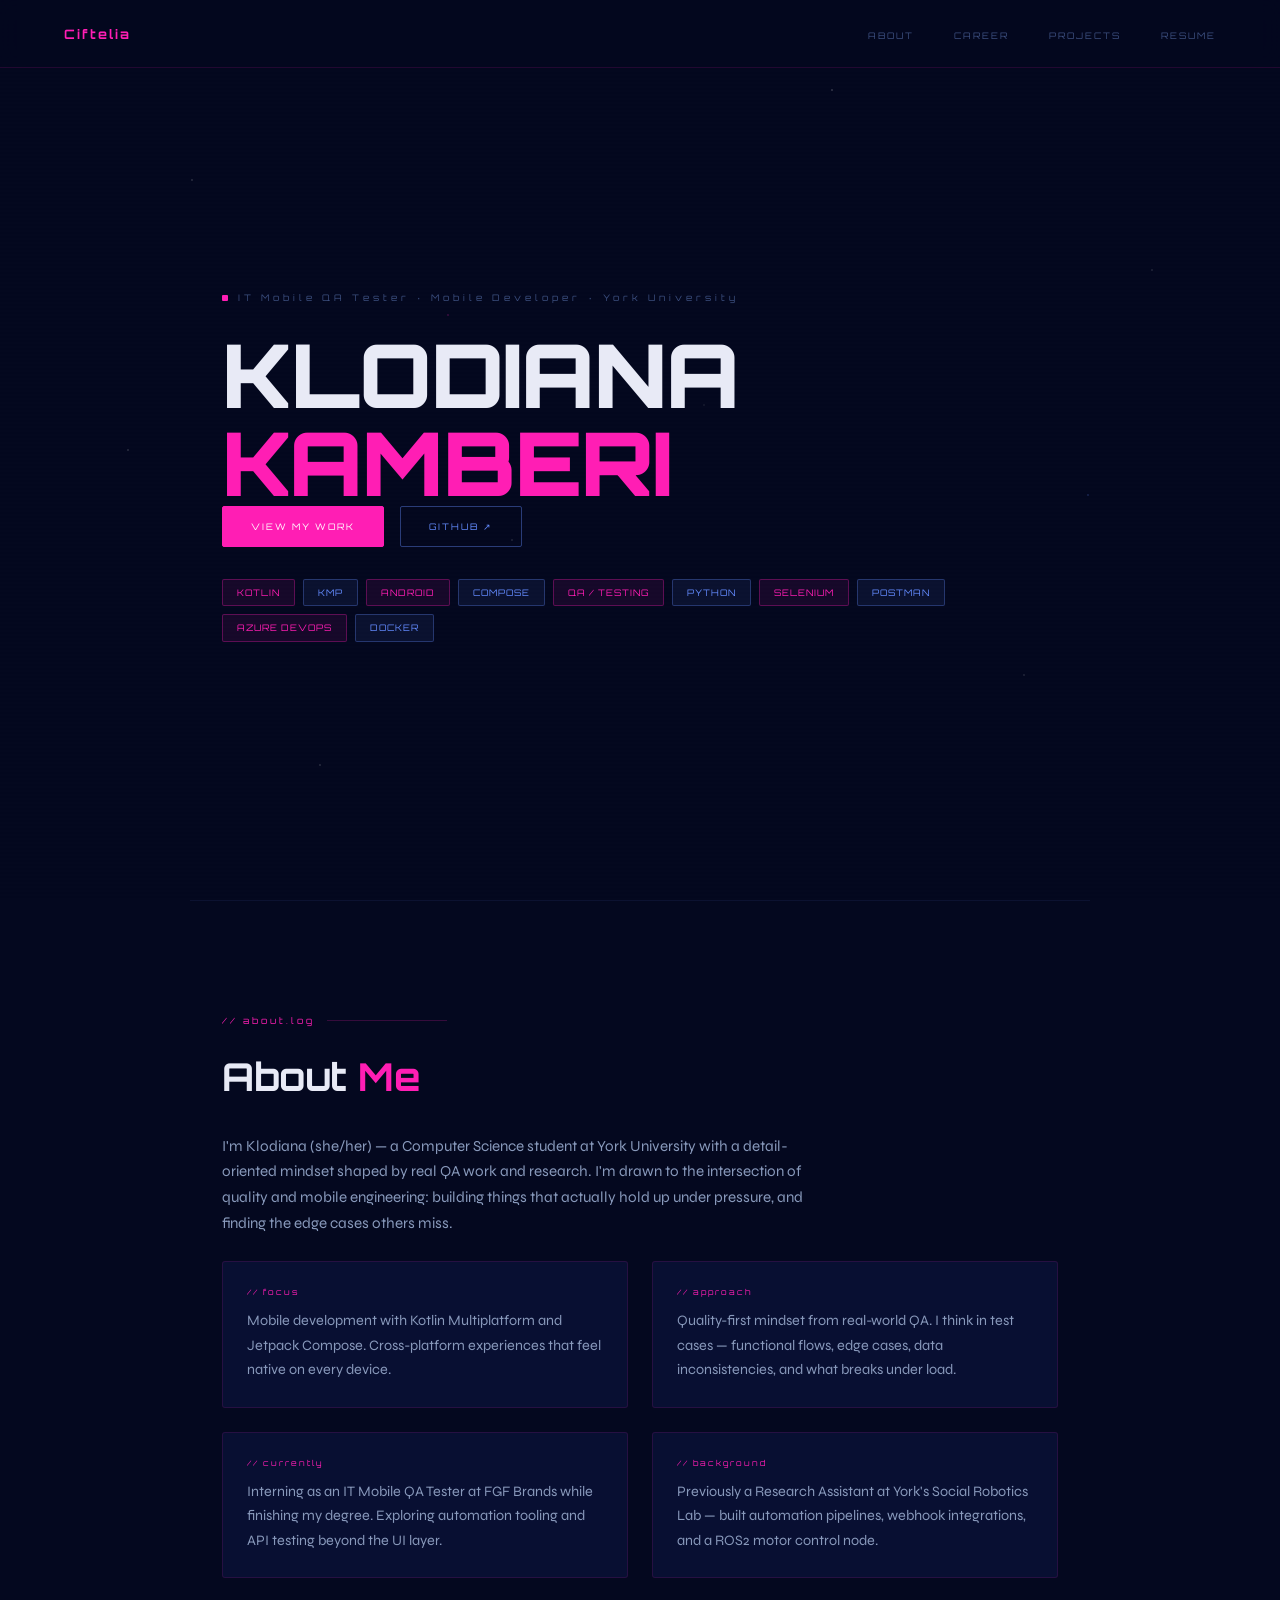
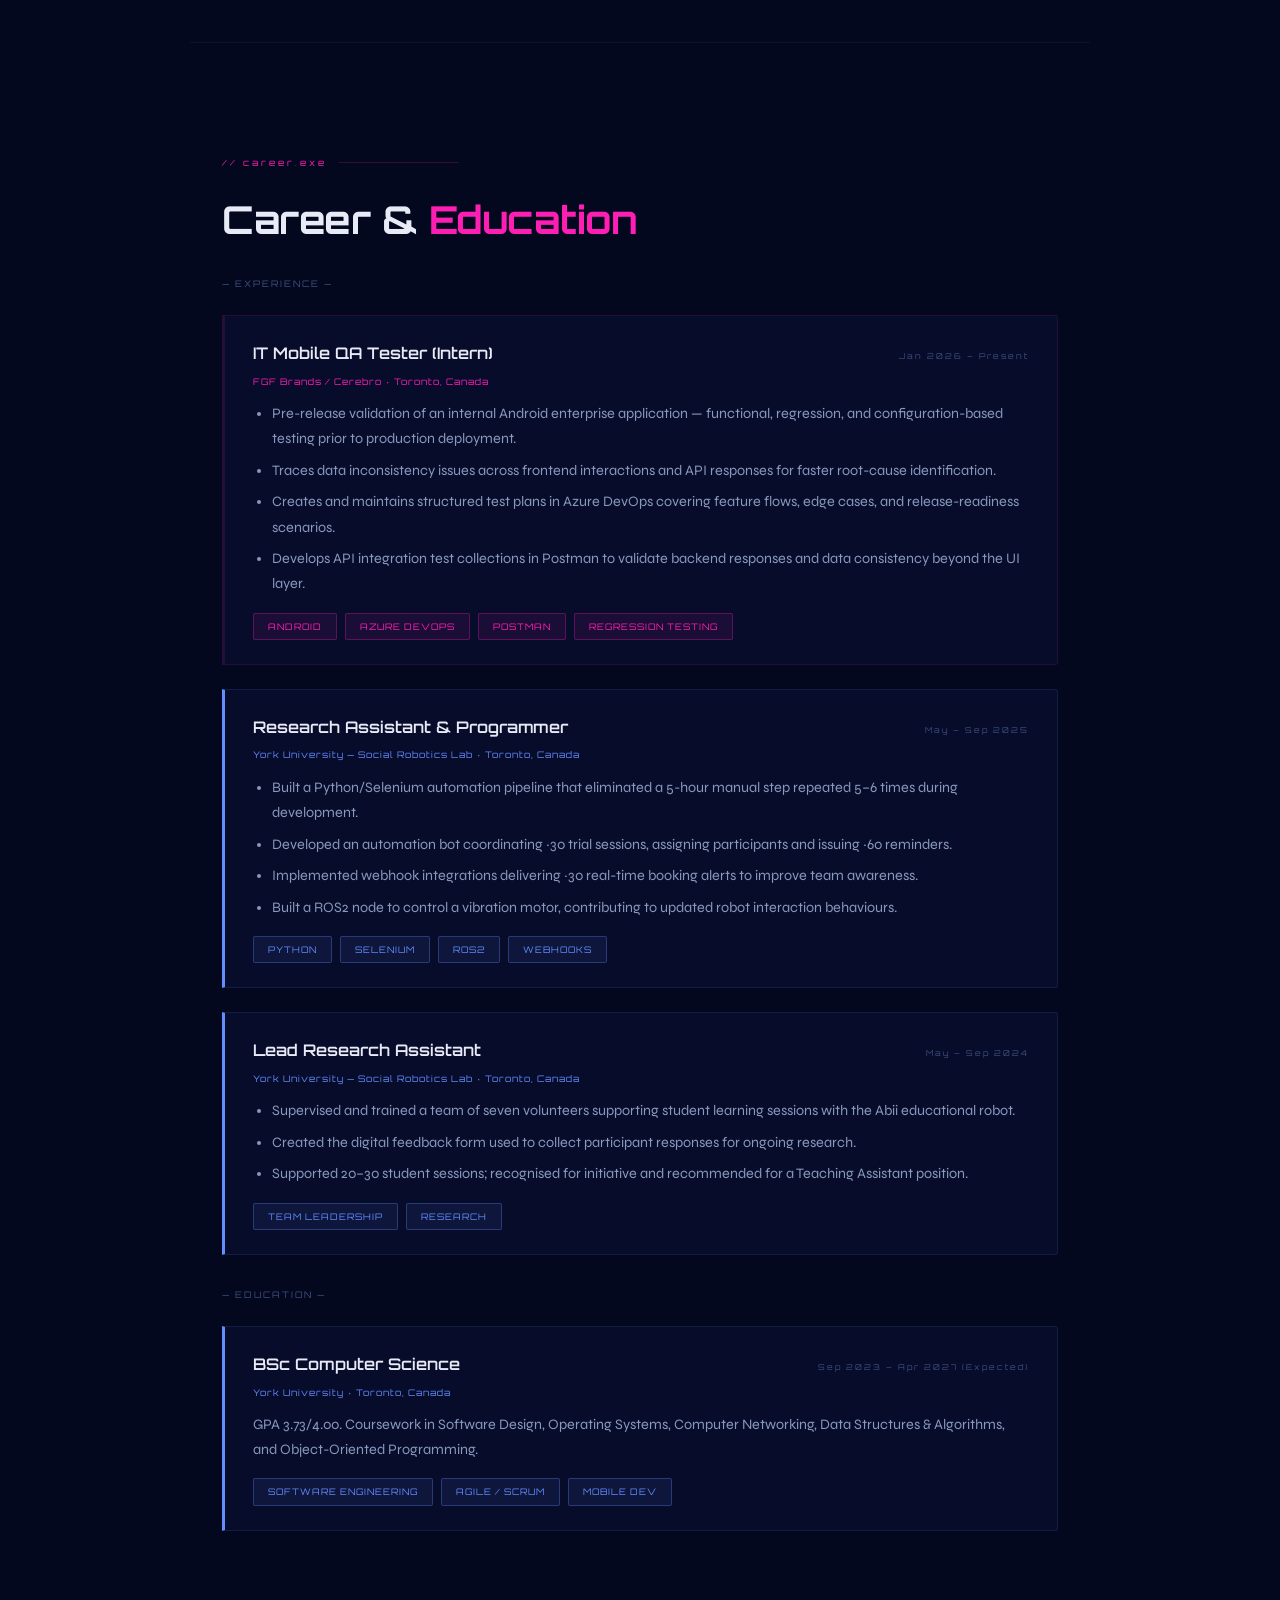
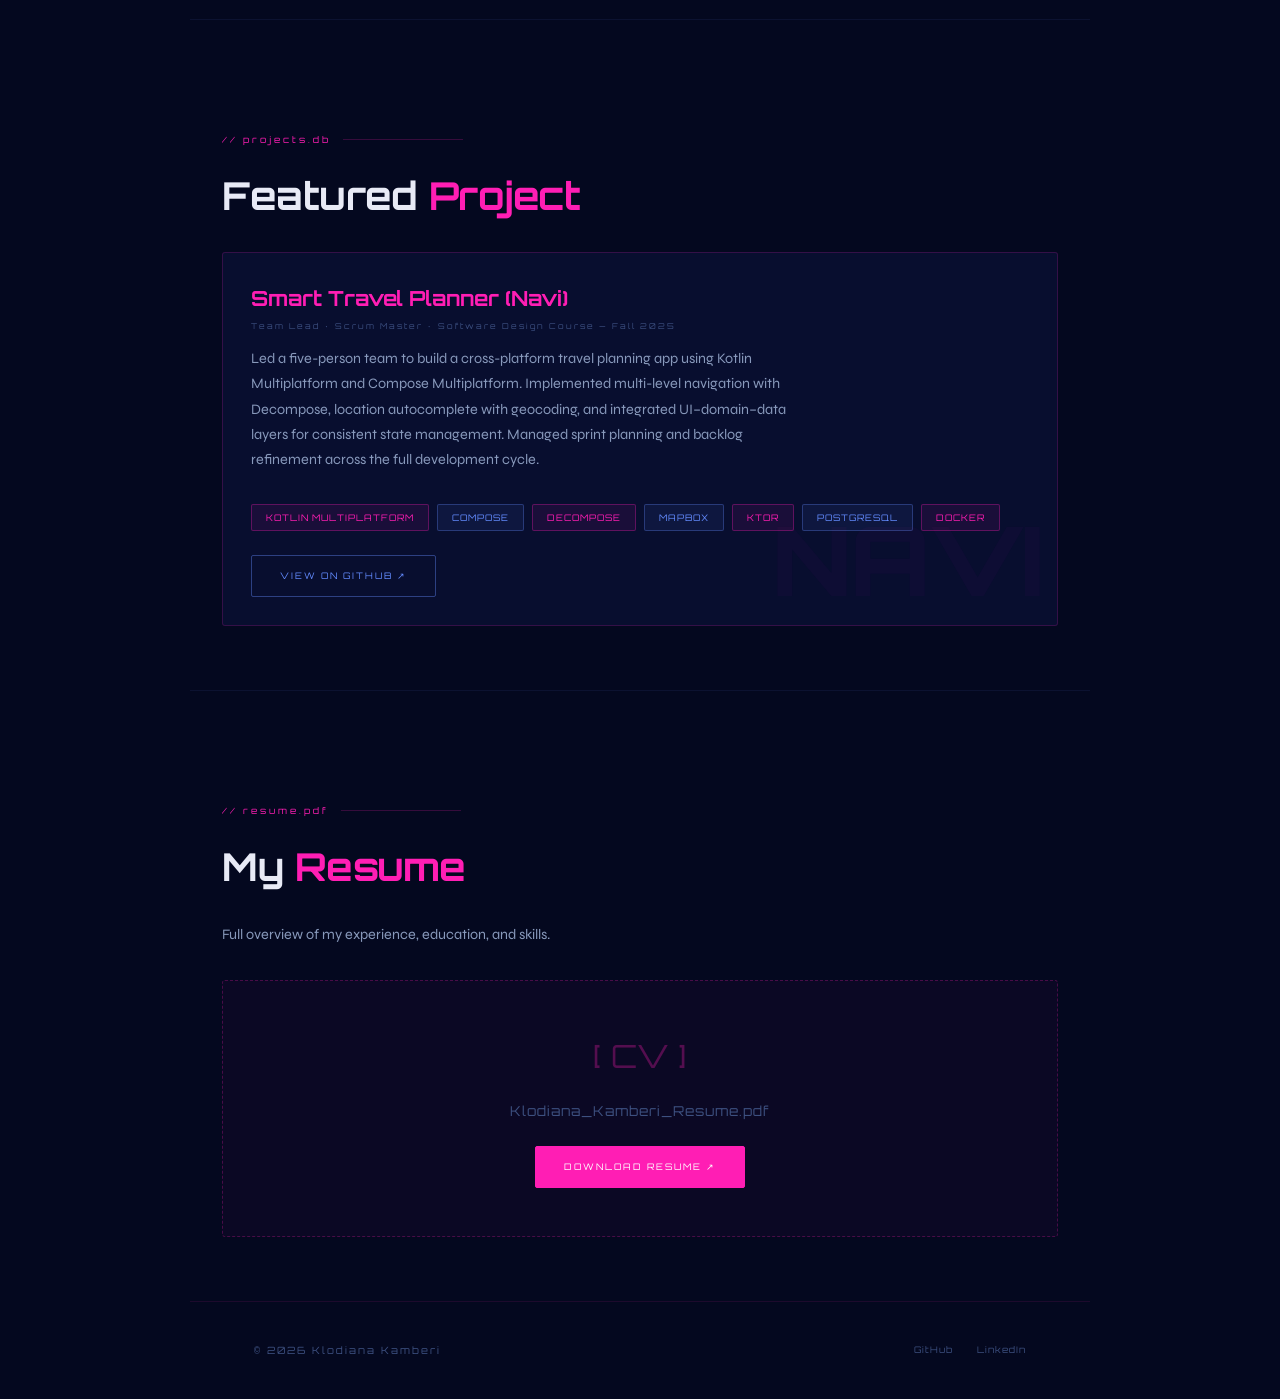
==== index.html @ c999c296 "Initial commit" ====
<!doctype html>
<html lang="en">
  <head>
    <meta charset="UTF-8" />
    <meta name="viewport" content="width=device-width, initial-scale=1.0" />
    <title>Klodiana Kamberi — Portfolio</title>
    <link
      href="https://fonts.googleapis.com/css2?family=Orbitron:wght@400;600;700;900&family=Syne:wght@300;400;500&display=swap"
      rel="stylesheet"
    />
    <style>
      *,
      *::before,
      *::after {
        box-sizing: border-box;
        margin: 0;
        padding: 0;
      }

      :root {
        --navy: #04081f;
        --pink: #ff1eb4;
        --blue: #648cff;
        --blue-dim: rgba(100, 140, 255, 0.15);
        --text: #e8eaf6;
        --muted: #8899bb;
        --dim: #3d5080;
        --orb: "Orbitron", monospace;
        --body: "Syne", sans-serif;
      }

      html {
        scroll-behavior: smooth;
      }

      body {
        background: var(--navy);
        color: var(--text);
        font-family: var(--body);
        font-size: 16px;
        line-height: 1.7;
        overflow-x: hidden;
        cursor: crosshair;
      }

      body::before {
        content: "";
        position: fixed;
        inset: 0;
        background-image:
          radial-gradient(
            1px 1px at 15% 20%,
            rgba(255, 255, 255, 0.4) 0%,
            transparent 100%
          ),
          radial-gradient(
            1px 1px at 40% 60%,
            rgba(255, 255, 255, 0.3) 0%,
            transparent 100%
          ),
          radial-gradient(
            1px 1px at 65% 10%,
            rgba(255, 255, 255, 0.5) 0%,
            transparent 100%
          ),
          radial-gradient(
            1px 1px at 80% 75%,
            rgba(255, 255, 255, 0.3) 0%,
            transparent 100%
          ),
          radial-gradient(
            1px 1px at 25% 85%,
            rgba(255, 255, 255, 0.4) 0%,
            transparent 100%
          ),
          radial-gradient(
            1px 1px at 90% 30%,
            rgba(255, 255, 255, 0.3) 0%,
            transparent 100%
          ),
          radial-gradient(
            1px 1px at 55% 45%,
            rgba(255, 255, 255, 0.2) 0%,
            transparent 100%
          ),
          radial-gradient(
            1px 1px at 10% 50%,
            rgba(255, 255, 255, 0.4) 0%,
            transparent 100%
          ),
          radial-gradient(
            1.5px 1.5px at 35% 35%,
            rgba(255, 30, 180, 0.3) 0%,
            transparent 100%
          ),
          radial-gradient(
            1.5px 1.5px at 85% 55%,
            rgba(100, 140, 255, 0.3) 0%,
            transparent 100%
          );
        pointer-events: none;
        z-index: 0;
      }

      body::after {
        content: "";
        position: fixed;
        inset: 0;
        background: repeating-linear-gradient(
          0deg,
          transparent,
          transparent 2px,
          rgba(0, 0, 0, 0.03) 2px,
          rgba(0, 0, 0, 0.03) 4px
        );
        pointer-events: none;
        z-index: 0;
      }

      nav {
        position: fixed;
        top: 0;
        left: 0;
        right: 0;
        z-index: 100;
        display: flex;
        align-items: center;
        justify-content: space-between;
        padding: 1.25rem 4rem;
        background: rgba(4, 8, 31, 0.85);
        border-bottom: 1px solid rgba(255, 30, 180, 0.12);
        backdrop-filter: blur(12px);
      }

      .nav-logo {
        font-family: var(--orb);
        font-size: 13px;
        font-weight: 700;
        color: var(--pink);
        letter-spacing: 2px;
        text-decoration: none;
      }
      .nav-links {
        display: flex;
        gap: 2.5rem;
        list-style: none;
      }
      .nav-links a {
        font-family: var(--orb);
        font-size: 9px;
        letter-spacing: 2px;
        color: var(--dim);
        text-decoration: none;
        transition: color 0.2s;
        text-transform: uppercase;
      }
      .nav-links a:hover {
        color: var(--pink);
      }

      section {
        position: relative;
        z-index: 1;
        max-width: 900px;
        margin: 0 auto;
        padding: 7rem 2rem 4rem;
      }

      .section-label {
        font-family: var(--orb);
        font-size: 9px;
        letter-spacing: 3px;
        color: var(--pink);
        margin-bottom: 1rem;
        display: flex;
        align-items: center;
        gap: 12px;
      }
      .section-label::after {
        content: "";
        flex: 1;
        height: 1px;
        background: rgba(255, 30, 180, 0.2);
        max-width: 120px;
      }

      #hero {
        min-height: 100vh;
        display: flex;
        flex-direction: column;
        justify-content: center;
        padding-top: 6rem;
      }

      .hero-eyebrow {
        font-family: var(--orb);
        font-size: 9px;
        letter-spacing: 4px;
        color: var(--dim);
        margin-bottom: 1.5rem;
        display: flex;
        align-items: center;
        gap: 10px;
      }
      .hero-eyebrow::before {
        content: "";
        display: inline-block;
        width: 6px;
        height: 6px;
        background: var(--pink);
        border-radius: 1px;
        animation: blink 1.5s ease-in-out infinite;
      }

      @keyframes blink {
        0%,
        100% {
          opacity: 1;
        }
        50% {
          opacity: 0.2;
        }
      }

      h1 {
        font-family: var(--orb);
        font-size: clamp(2.8rem, 7vw, 5.5rem);
        font-weight: 900;
        line-height: 1;
        letter-spacing: -1px;
        color: var(--text);
      }
      h1 .pink {
        color: var(--pink);
      }

      .hero-desc {
        font-size: 1rem;
        color: var(--muted);
        max-width: 560px;
        margin: 1.5rem 0 2.5rem;
        line-height: 1.8;
      }
      .hero-links {
        display: flex;
        gap: 1rem;
        flex-wrap: wrap;
      }

      .btn {
        font-family: var(--orb);
        font-size: 9px;
        letter-spacing: 2px;
        padding: 12px 28px;
        border-radius: 2px;
        text-decoration: none;
        cursor: pointer;
        transition: all 0.2s;
        text-transform: uppercase;
        display: inline-block;
        border: 1px solid;
      }
      .btn-primary {
        background: var(--pink);
        color: #fff;
        border-color: var(--pink);
      }
      .btn-primary:hover {
        background: transparent;
        color: var(--pink);
      }
      .btn-secondary {
        background: transparent;
        color: var(--blue);
        border-color: rgba(100, 140, 255, 0.4);
      }
      .btn-secondary:hover {
        background: var(--blue-dim);
        border-color: var(--blue);
      }

      .tags {
        display: flex;
        flex-wrap: wrap;
        gap: 8px;
        margin-top: 2rem;
      }
      .tag {
        font-family: var(--orb);
        font-size: 9px;
        letter-spacing: 1px;
        padding: 5px 14px;
        border-radius: 2px;
        text-transform: uppercase;
      }
      .tag-pink {
        background: rgba(255, 30, 180, 0.08);
        border: 1px solid rgba(255, 30, 180, 0.3);
        color: var(--pink);
      }
      .tag-blue {
        background: rgba(100, 140, 255, 0.08);
        border: 1px solid rgba(100, 140, 255, 0.3);
        color: var(--blue);
      }

      h2 {
        font-family: var(--orb);
        font-size: clamp(1.6rem, 4vw, 2.4rem);
        font-weight: 700;
        color: var(--text);
        margin-bottom: 1.5rem;
        letter-spacing: -0.5px;
      }
      h2 span {
        color: var(--pink);
      }

      .about-grid {
        display: grid;
        grid-template-columns: 1fr 1fr;
        gap: 1.5rem;
        margin-top: 1.5rem;
      }

      .about-card {
        background: rgba(13, 20, 64, 0.6);
        border: 1px solid rgba(255, 30, 180, 0.12);
        border-radius: 3px;
        padding: 1.5rem;
        position: relative;
        transition: border-color 0.2s;
      }
      .about-card::before {
        content: "";
        position: absolute;
        top: 0;
        left: 0;
        width: 3px;
        height: 100%;
        background: var(--pink);
        border-radius: 3px 0 0 3px;
        opacity: 0;
        transition: opacity 0.2s;
      }
      .about-card:hover {
        border-color: rgba(255, 30, 180, 0.3);
      }
      .about-card:hover::before {
        opacity: 1;
      }
      .about-card-label {
        font-family: var(--orb);
        font-size: 8px;
        letter-spacing: 2px;
        color: var(--pink);
        margin-bottom: 0.6rem;
      }
      .about-card p {
        font-size: 0.9rem;
        color: var(--muted);
        line-height: 1.7;
      }

      .career-block {
        margin-bottom: 1.5rem;
        border: 1px solid rgba(100, 140, 255, 0.12);
        border-left: 3px solid var(--blue);
        border-radius: 0 3px 3px 0;
        padding: 1.5rem 1.75rem;
        background: rgba(13, 20, 64, 0.4);
        transition:
          border-color 0.2s,
          background 0.2s;
      }
      .career-block:hover {
        border-color: rgba(100, 140, 255, 0.35);
        background: rgba(13, 20, 64, 0.7);
      }
      .career-block.pink-accent {
        border-left-color: var(--pink);
        border-color: rgba(255, 30, 180, 0.12);
      }
      .career-block.pink-accent:hover {
        border-color: rgba(255, 30, 180, 0.35);
      }

      .career-meta {
        display: flex;
        align-items: baseline;
        justify-content: space-between;
        gap: 1rem;
        flex-wrap: wrap;
        margin-bottom: 0.4rem;
      }
      .career-title {
        font-family: var(--orb);
        font-size: 1rem;
        font-weight: 600;
        color: var(--text);
      }
      .career-date {
        font-family: var(--orb);
        font-size: 8px;
        letter-spacing: 2px;
        color: var(--dim);
      }
      .career-org {
        font-family: var(--orb);
        font-size: 9px;
        letter-spacing: 1px;
        color: var(--pink);
        margin-bottom: 0.75rem;
      }

      .career-desc {
        font-size: 0.9rem;
        color: var(--muted);
        line-height: 1.75;
      }
      .career-desc ul {
        padding-left: 1.2rem;
        margin-top: 0.5rem;
      }
      .career-desc ul li {
        margin-bottom: 0.4rem;
      }

      .sub-heading {
        font-family: var(--orb);
        font-size: 9px;
        letter-spacing: 2px;
        color: var(--dim);
        margin-bottom: 1.5rem;
      }

      .project-card {
        border: 1px solid rgba(255, 30, 180, 0.18);
        border-radius: 3px;
        padding: 1.75rem;
        background: rgba(13, 20, 64, 0.5);
        position: relative;
        overflow: hidden;
        transition: border-color 0.2s;
      }
      .project-card::after {
        content: "NAVI";
        font-family: var(--orb);
        font-size: 6rem;
        font-weight: 900;
        color: rgba(255, 30, 180, 0.03);
        position: absolute;
        bottom: -1rem;
        right: 1rem;
        letter-spacing: -2px;
        pointer-events: none;
      }
      .project-card:hover {
        border-color: rgba(255, 30, 180, 0.4);
      }
      .project-name {
        font-family: var(--orb);
        font-size: 1.3rem;
        font-weight: 700;
        color: var(--pink);
        margin-bottom: 0.2rem;
      }
      .project-role {
        font-family: var(--orb);
        font-size: 8px;
        letter-spacing: 2px;
        color: var(--dim);
        margin-bottom: 0.8rem;
      }
      .project-desc {
        font-size: 0.9rem;
        color: var(--muted);
        margin-bottom: 1.25rem;
        line-height: 1.75;
        max-width: 560px;
      }

      .resume-box {
        border: 1px dashed rgba(255, 30, 180, 0.25);
        border-radius: 3px;
        padding: 3rem 2rem;
        text-align: center;
        background: rgba(255, 30, 180, 0.03);
        transition: background 0.2s;
      }
      .resume-box:hover {
        background: rgba(255, 30, 180, 0.06);
      }
      .resume-icon {
        font-family: var(--orb);
        font-size: 2rem;
        color: rgba(255, 30, 180, 0.3);
        margin-bottom: 1rem;
        display: block;
      }
      .resume-box p {
        font-size: 0.85rem;
        color: var(--dim);
        margin-bottom: 1.5rem;
        font-family: var(--orb);
        letter-spacing: 1px;
      }

      footer {
        position: relative;
        z-index: 1;
        border-top: 1px solid rgba(255, 30, 180, 0.1);
        padding: 2.5rem 4rem;
        display: flex;
        align-items: center;
        justify-content: space-between;
        max-width: 900px;
        margin: 0 auto;
        flex-wrap: wrap;
        gap: 1rem;
      }
      .footer-name {
        font-family: var(--orb);
        font-size: 10px;
        letter-spacing: 2px;
        color: var(--dim);
      }
      .footer-links {
        display: flex;
        gap: 1.5rem;
      }
      .footer-links a {
        font-family: var(--orb);
        font-size: 9px;
        letter-spacing: 1px;
        color: var(--dim);
        text-decoration: none;
        transition: color 0.2s;
      }
      .footer-links a:hover {
        color: var(--pink);
      }

      .section-divider {
        border: none;
        border-top: 1px solid rgba(100, 140, 255, 0.08);
        max-width: 900px;
        margin: 0 auto;
      }

      @keyframes fadeUp {
        from {
          opacity: 0;
          transform: translateY(24px);
        }
        to {
          opacity: 1;
          transform: translateY(0);
        }
      }
      .fade-up {
        opacity: 0;
        animation: fadeUp 0.7s ease forwards;
      }
      .delay-1 {
        animation-delay: 0.1s;
      }
      .delay-2 {
        animation-delay: 0.25s;
      }
      .delay-3 {
        animation-delay: 0.4s;
      }
      .delay-4 {
        animation-delay: 0.55s;
      }

      @media (max-width: 680px) {
        nav {
          padding: 1rem 1.5rem;
        }
        .nav-links {
          gap: 1.25rem;
        }
        section {
          padding: 6rem 1.5rem 3rem;
        }
        .about-grid {
          grid-template-columns: 1fr;
        }
        footer {
          padding: 2rem 1.5rem;
        }
        h1 {
          font-size: 2.4rem;
        }
      }
    </style>
  </head>
  <body>
    <nav>
      <a href="#hero" class="nav-logo">Ciftelia</a>
      <ul class="nav-links">
        <li><a href="#about">About</a></li>
        <li><a href="#career">Career</a></li>
        <li><a href="#projects">Projects</a></li>
        <li><a href="#resume">Resume</a></li>
      </ul>
    </nav>

    <!-- HERO -->
    <section id="hero">
      <div class="hero-eyebrow fade-up">
        IT Mobile QA Tester · Mobile Developer · York University
      </div>
      <h1 class="fade-up delay-1">
        KLODIANA<br /><span class="pink">KAMBERI</span>
      </h1>
      <div class="hero-links fade-up delay-2">
        <a href="#career" class="btn btn-primary">View my work</a>
        <a
          href="https://github.com/Ciftelia"
          class="btn btn-secondary"
          target="_blank"
          >GitHub ↗</a
        >
      </div>
      <div class="tags fade-up delay-3">
        <span class="tag tag-pink">Kotlin</span>
        <span class="tag tag-blue">KMP</span>
        <span class="tag tag-pink">Android</span>
        <span class="tag tag-blue">Compose</span>
        <span class="tag tag-pink">QA / Testing</span>
        <span class="tag tag-blue">Python</span>
        <span class="tag tag-pink">Selenium</span>
        <span class="tag tag-blue">Postman</span>
        <span class="tag tag-pink">Azure DevOps</span>
        <span class="tag tag-blue">Docker</span>
      </div>
    </section>

    <hr class="section-divider" />

    <!-- ABOUT -->
    <section id="about">
      <div class="section-label">// about.log</div>
      <h2>About <span>Me</span></h2>
      <p style="color: var(--muted); max-width: 600px; font-size: 0.95rem">
        I'm Klodiana (she/her) — a Computer Science student at York University
        with a detail-oriented mindset shaped by real QA work and research. I'm
        drawn to the intersection of quality and mobile engineering: building
        things that actually hold up under pressure, and finding the edge cases
        others miss.
      </p>
      <div class="about-grid">
        <div class="about-card">
          <div class="about-card-label">// focus</div>
          <p>
            Mobile development with Kotlin Multiplatform and Jetpack Compose.
            Cross-platform experiences that feel native on every device.
          </p>
        </div>
        <div class="about-card">
          <div class="about-card-label">// approach</div>
          <p>
            Quality-first mindset from real-world QA. I think in test cases —
            functional flows, edge cases, data inconsistencies, and what breaks
            under load.
          </p>
        </div>
        <div class="about-card">
          <div class="about-card-label">// currently</div>
          <p>
            Interning as an IT Mobile QA Tester at FGF Brands while finishing my
            degree. Exploring automation tooling and API testing beyond the UI
            layer.
          </p>
        </div>
        <div class="about-card">
          <div class="about-card-label">// background</div>
          <p>
            Previously a Research Assistant at York's Social Robotics Lab —
            built automation pipelines, webhook integrations, and a ROS2 motor
            control node.
          </p>
        </div>
      </div>
    </section>

    <hr class="section-divider" />

    <!-- CAREER -->
    <section id="career">
      <div class="section-label">// career.exe</div>
      <h2>Career & <span>Education</span></h2>

      <p class="sub-heading">— EXPERIENCE —</p>

      <div class="career-block pink-accent">
        <div class="career-meta">
          <span class="career-title">IT Mobile QA Tester (Intern)</span>
          <span class="career-date">Jan 2026 – Present</span>
        </div>
        <div class="career-org">FGF Brands / Cerebro · Toronto, Canada</div>
        <div class="career-desc">
          <ul>
            <li>
              Pre-release validation of an internal Android enterprise
              application — functional, regression, and configuration-based
              testing prior to production deployment.
            </li>
            <li>
              Traces data inconsistency issues across frontend interactions and
              API responses for faster root-cause identification.
            </li>
            <li>
              Creates and maintains structured test plans in Azure DevOps
              covering feature flows, edge cases, and release-readiness
              scenarios.
            </li>
            <li>
              Develops API integration test collections in Postman to validate
              backend responses and data consistency beyond the UI layer.
            </li>
          </ul>
        </div>
        <div class="tags" style="margin-top: 1rem">
          <span class="tag tag-pink">Android</span>
          <span class="tag tag-pink">Azure DevOps</span>
          <span class="tag tag-pink">Postman</span>
          <span class="tag tag-pink">Regression Testing</span>
        </div>
      </div>

      <div class="career-block">
        <div class="career-meta">
          <span class="career-title">Research Assistant & Programmer</span>
          <span class="career-date">May – Sep 2025</span>
        </div>
        <div class="career-org" style="color: var(--blue)">
          York University — Social Robotics Lab · Toronto, Canada
        </div>
        <div class="career-desc">
          <ul>
            <li>
              Built a Python/Selenium automation pipeline that eliminated a
              5-hour manual step repeated 5–6 times during development.
            </li>
            <li>
              Developed an automation bot coordinating ~30 trial sessions,
              assigning participants and issuing ~60 reminders.
            </li>
            <li>
              Implemented webhook integrations delivering ~30 real-time booking
              alerts to improve team awareness.
            </li>
            <li>
              Built a ROS2 node to control a vibration motor, contributing to
              updated robot interaction behaviours.
            </li>
          </ul>
        </div>
        <div class="tags" style="margin-top: 1rem">
          <span class="tag tag-blue">Python</span>
          <span class="tag tag-blue">Selenium</span>
          <span class="tag tag-blue">ROS2</span>
          <span class="tag tag-blue">Webhooks</span>
        </div>
      </div>

      <div class="career-block">
        <div class="career-meta">
          <span class="career-title">Lead Research Assistant</span>
          <span class="career-date">May – Sep 2024</span>
        </div>
        <div class="career-org" style="color: var(--blue)">
          York University — Social Robotics Lab · Toronto, Canada
        </div>
        <div class="career-desc">
          <ul>
            <li>
              Supervised and trained a team of seven volunteers supporting
              student learning sessions with the Abii educational robot.
            </li>
            <li>
              Created the digital feedback form used to collect participant
              responses for ongoing research.
            </li>
            <li>
              Supported 20–30 student sessions; recognised for initiative and
              recommended for a Teaching Assistant position.
            </li>
          </ul>
        </div>
        <div class="tags" style="margin-top: 1rem">
          <span class="tag tag-blue">Team Leadership</span>
          <span class="tag tag-blue">Research</span>
        </div>
      </div>

      <p class="sub-heading" style="margin-top: 2rem">— EDUCATION —</p>

      <div class="career-block">
        <div class="career-meta">
          <span class="career-title">BSc Computer Science</span>
          <span class="career-date">Sep 2023 – Apr 2027 (Expected)</span>
        </div>
        <div class="career-org" style="color: var(--blue)">
          York University · Toronto, Canada
        </div>
        <p class="career-desc">
          GPA 3.73/4.00. Coursework in Software Design, Operating Systems,
          Computer Networking, Data Structures & Algorithms, and Object-Oriented
          Programming.
        </p>
        <div class="tags" style="margin-top: 1rem">
          <span class="tag tag-blue">Software Engineering</span>
          <span class="tag tag-blue">Agile / Scrum</span>
          <span class="tag tag-blue">Mobile Dev</span>
        </div>
      </div>
    </section>

    <hr class="section-divider" />

    <!-- PROJECT -->
    <section id="projects">
      <div class="section-label">// projects.db</div>
      <h2>Featured <span>Project</span></h2>

      <div class="project-card">
        <div class="project-name">Smart Travel Planner (Navi)</div>
        <div class="project-role">
          Team Lead · Scrum Master · Software Design Course — Fall 2025
        </div>
        <p class="project-desc">
          Led a five-person team to build a cross-platform travel planning app
          using Kotlin Multiplatform and Compose Multiplatform. Implemented
          multi-level navigation with Decompose, location autocomplete with
          geocoding, and integrated UI–domain–data layers for consistent state
          management. Managed sprint planning and backlog refinement across the
          full development cycle.
        </p>
        <div class="tags" style="margin-bottom: 1.5rem">
          <span class="tag tag-pink">Kotlin Multiplatform</span>
          <span class="tag tag-blue">Compose</span>
          <span class="tag tag-pink">Decompose</span>
          <span class="tag tag-blue">MapBox</span>
          <span class="tag tag-pink">Ktor</span>
          <span class="tag tag-blue">PostgreSQL</span>
          <span class="tag tag-pink">Docker</span>
        </div>
        <a
          href="https://github.com/Ciftelia/Navi"
          class="btn btn-secondary"
          target="_blank"
          >View on GitHub ↗</a
        >
      </div>
    </section>

    <hr class="section-divider" />

    <!-- RESUME -->
    <section id="resume">
      <div class="section-label">// resume.pdf</div>
      <h2>My <span>Resume</span></h2>
      <p style="color: var(--muted); font-size: 0.9rem; margin-bottom: 2rem">
        Full overview of my experience, education, and skills.
      </p>
      <div class="resume-box">
        <span class="resume-icon">[ CV ]</span>
        <p>Klodiana_Kamberi_Resume.pdf</p>
        <a href="Klodiana-Kamberi-Resume.pdf" download class="btn btn-primary"
          >Download Resume ↗</a
        >
      </div>
    </section>

    <!-- FOOTER -->
    <footer>
      <span class="footer-name">© 2026 Klodiana Kamberi</span>
      <div class="footer-links">
        <a href="https://github.com/Ciftelia" target="_blank">GitHub</a>
        <a href="https://linkedin.com/in/klodiana-kamberi" target="_blank"
          >LinkedIn</a
        >
      </div>
    </footer>

    <script>
      const observer = new IntersectionObserver(
        (entries) => {
          entries.forEach((entry) => {
            if (entry.isIntersecting) {
              entry.target.style.opacity = "1";
              entry.target.style.transform = "translateY(0)";
              entry.target.style.transition =
                "opacity 0.6s ease, transform 0.6s ease";
            }
          });
        },
        { threshold: 0.1 },
      );

      document
        .querySelectorAll(".about-card, .career-block, .project-card")
        .forEach((el) => {
          el.style.opacity = "0";
          el.style.transform = "translateY(20px)";
          observer.observe(el);
        });
    </script>
  </body>
</html>
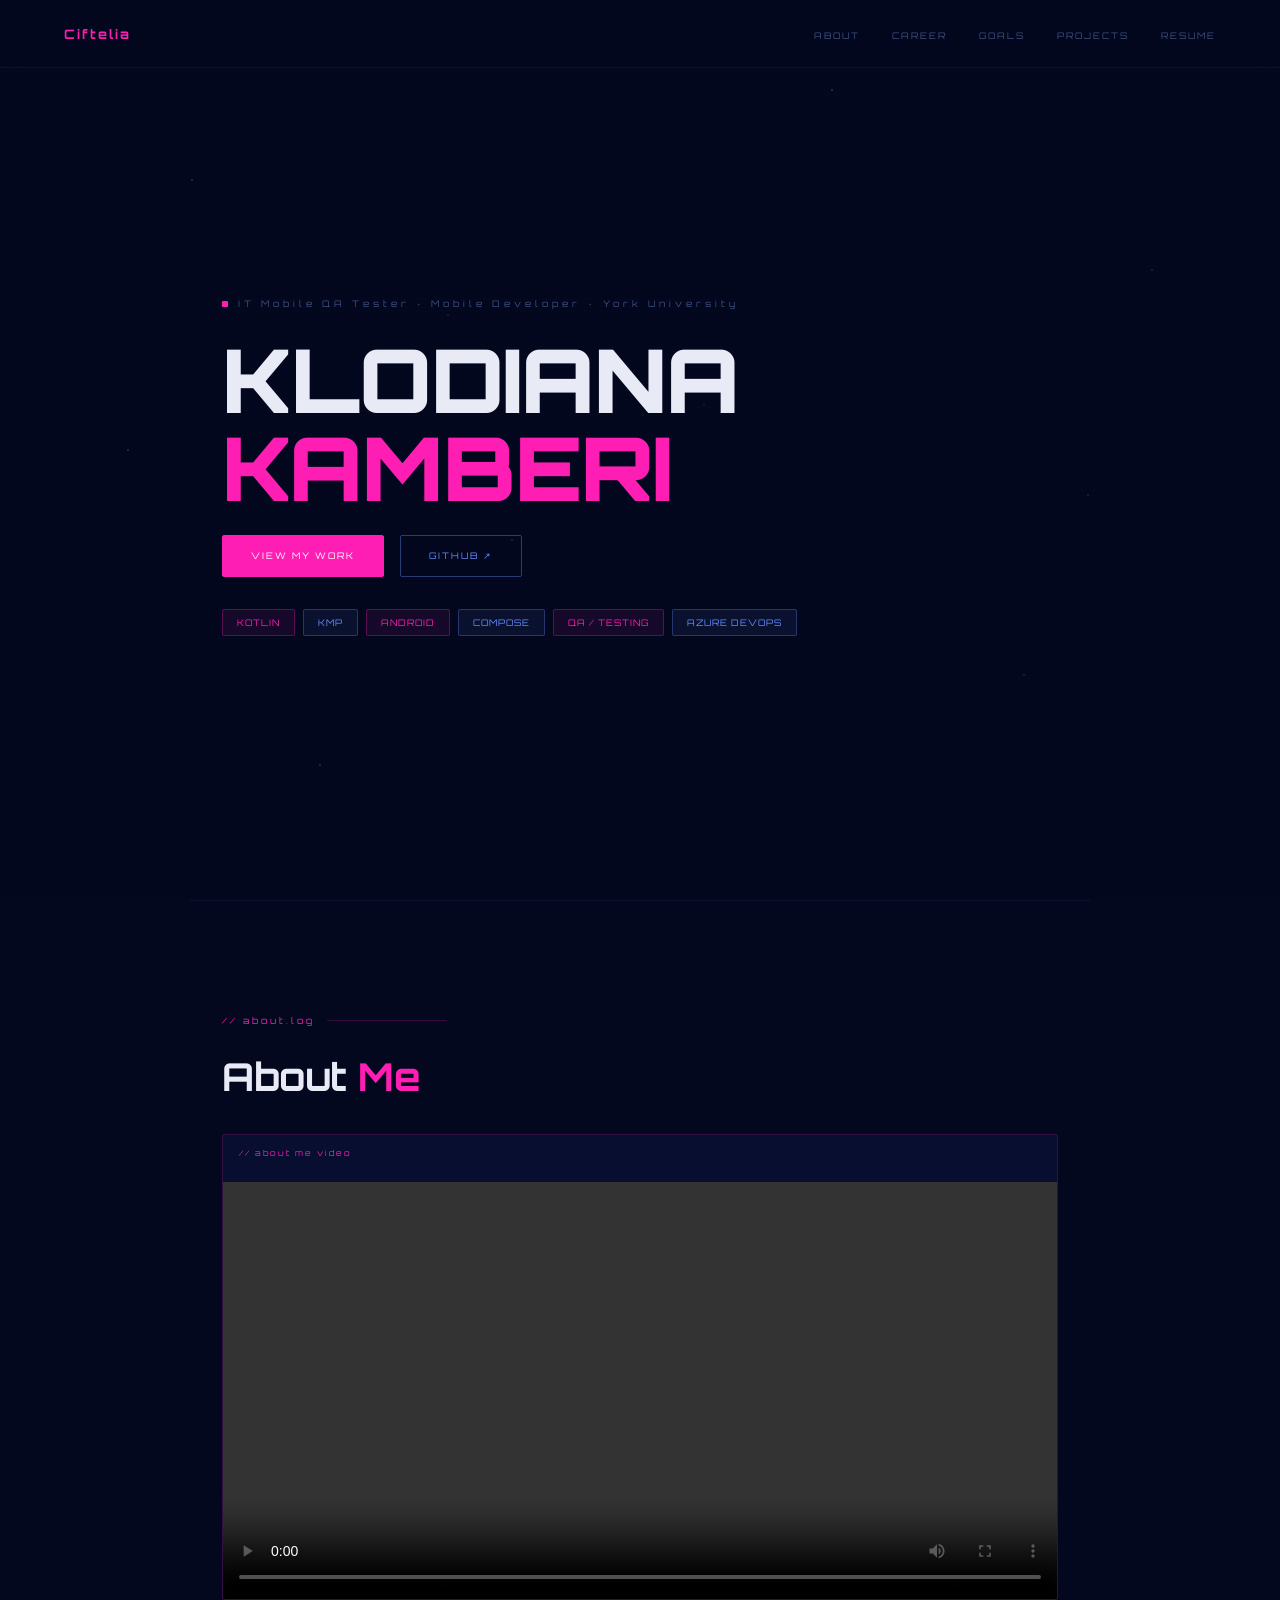
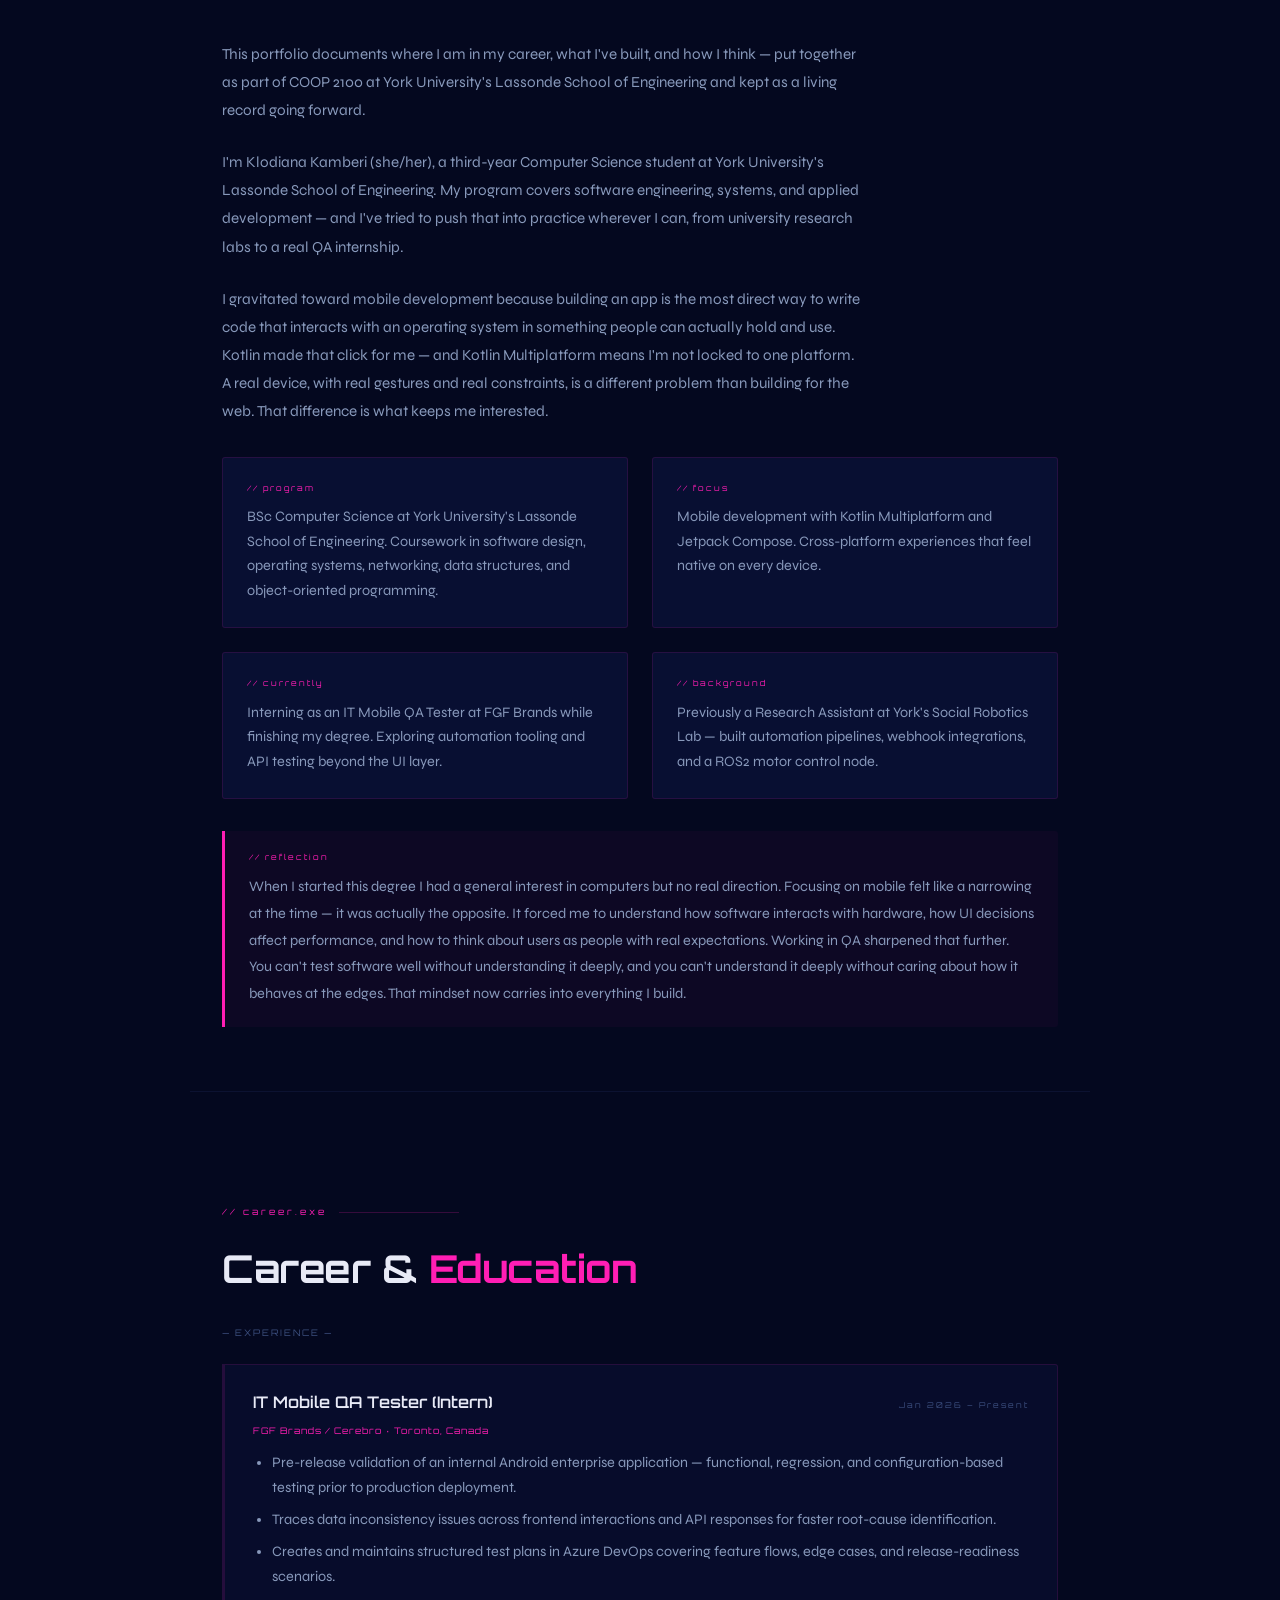
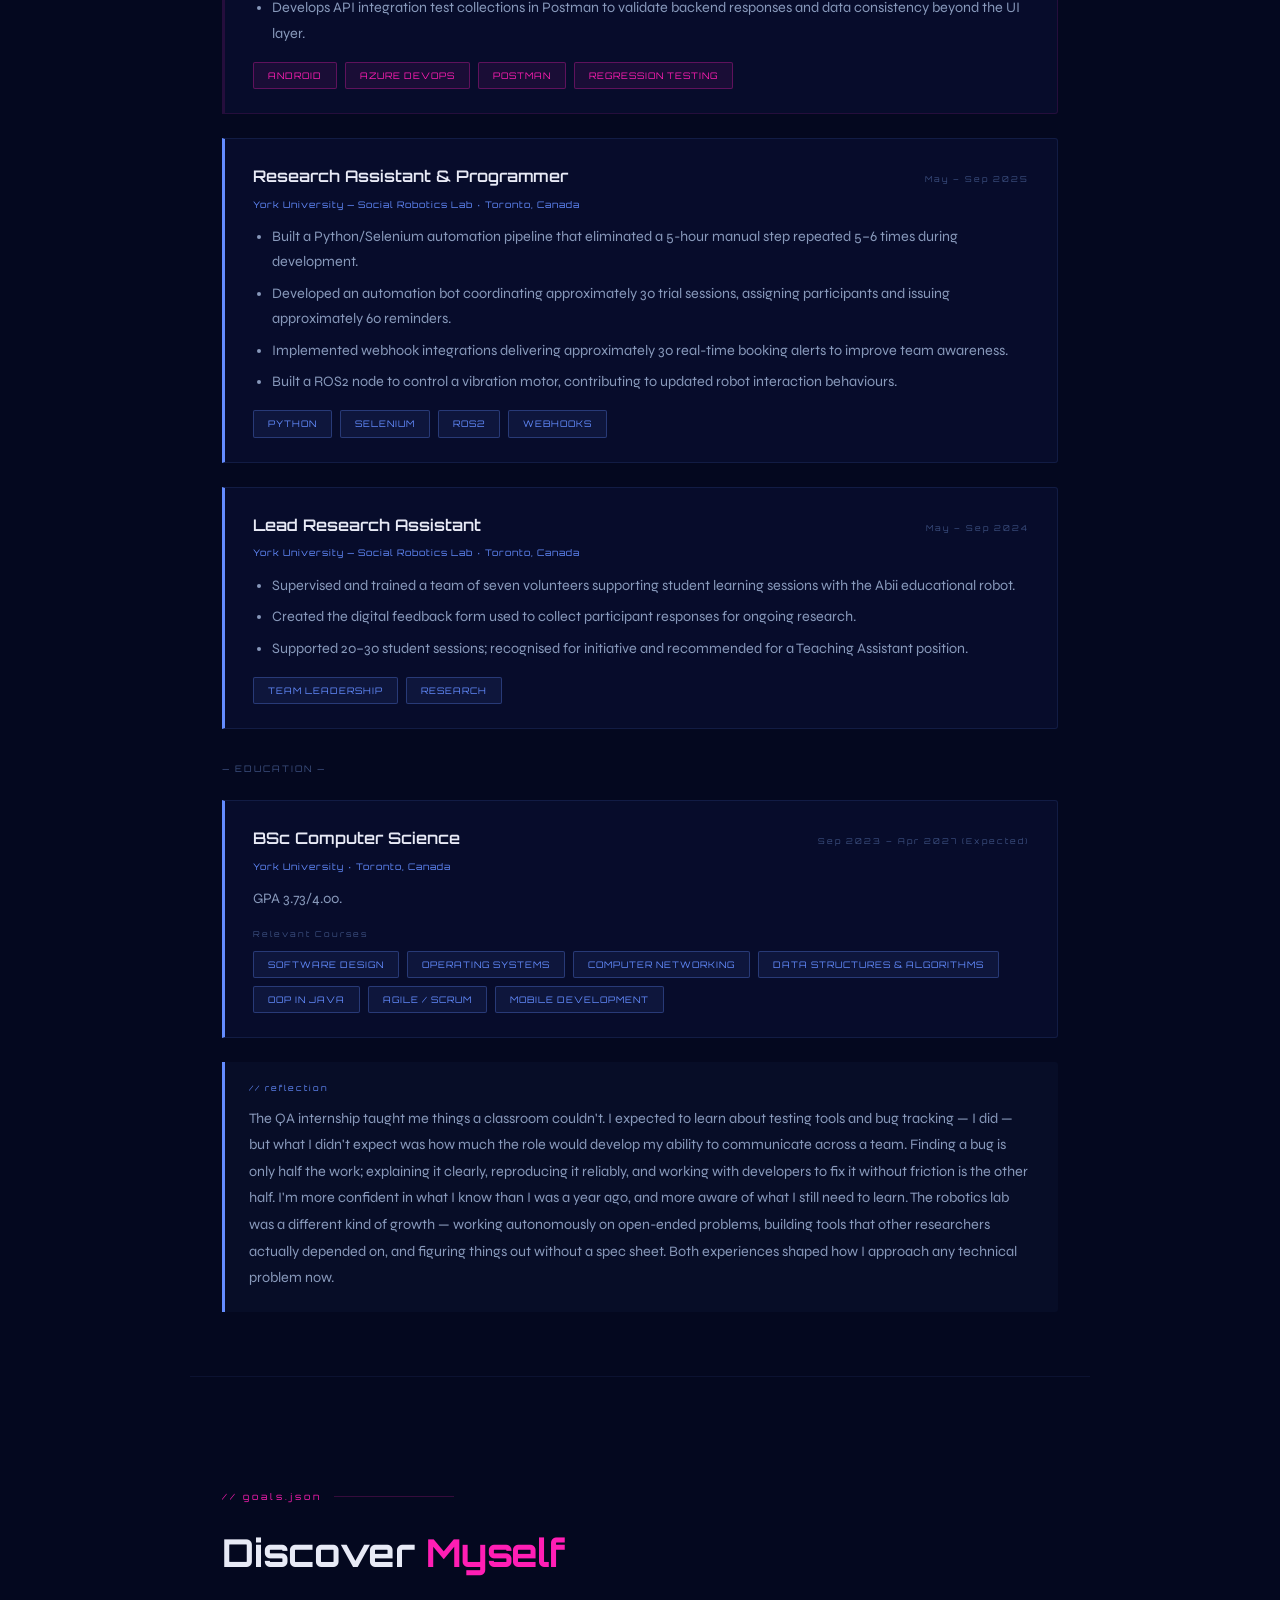
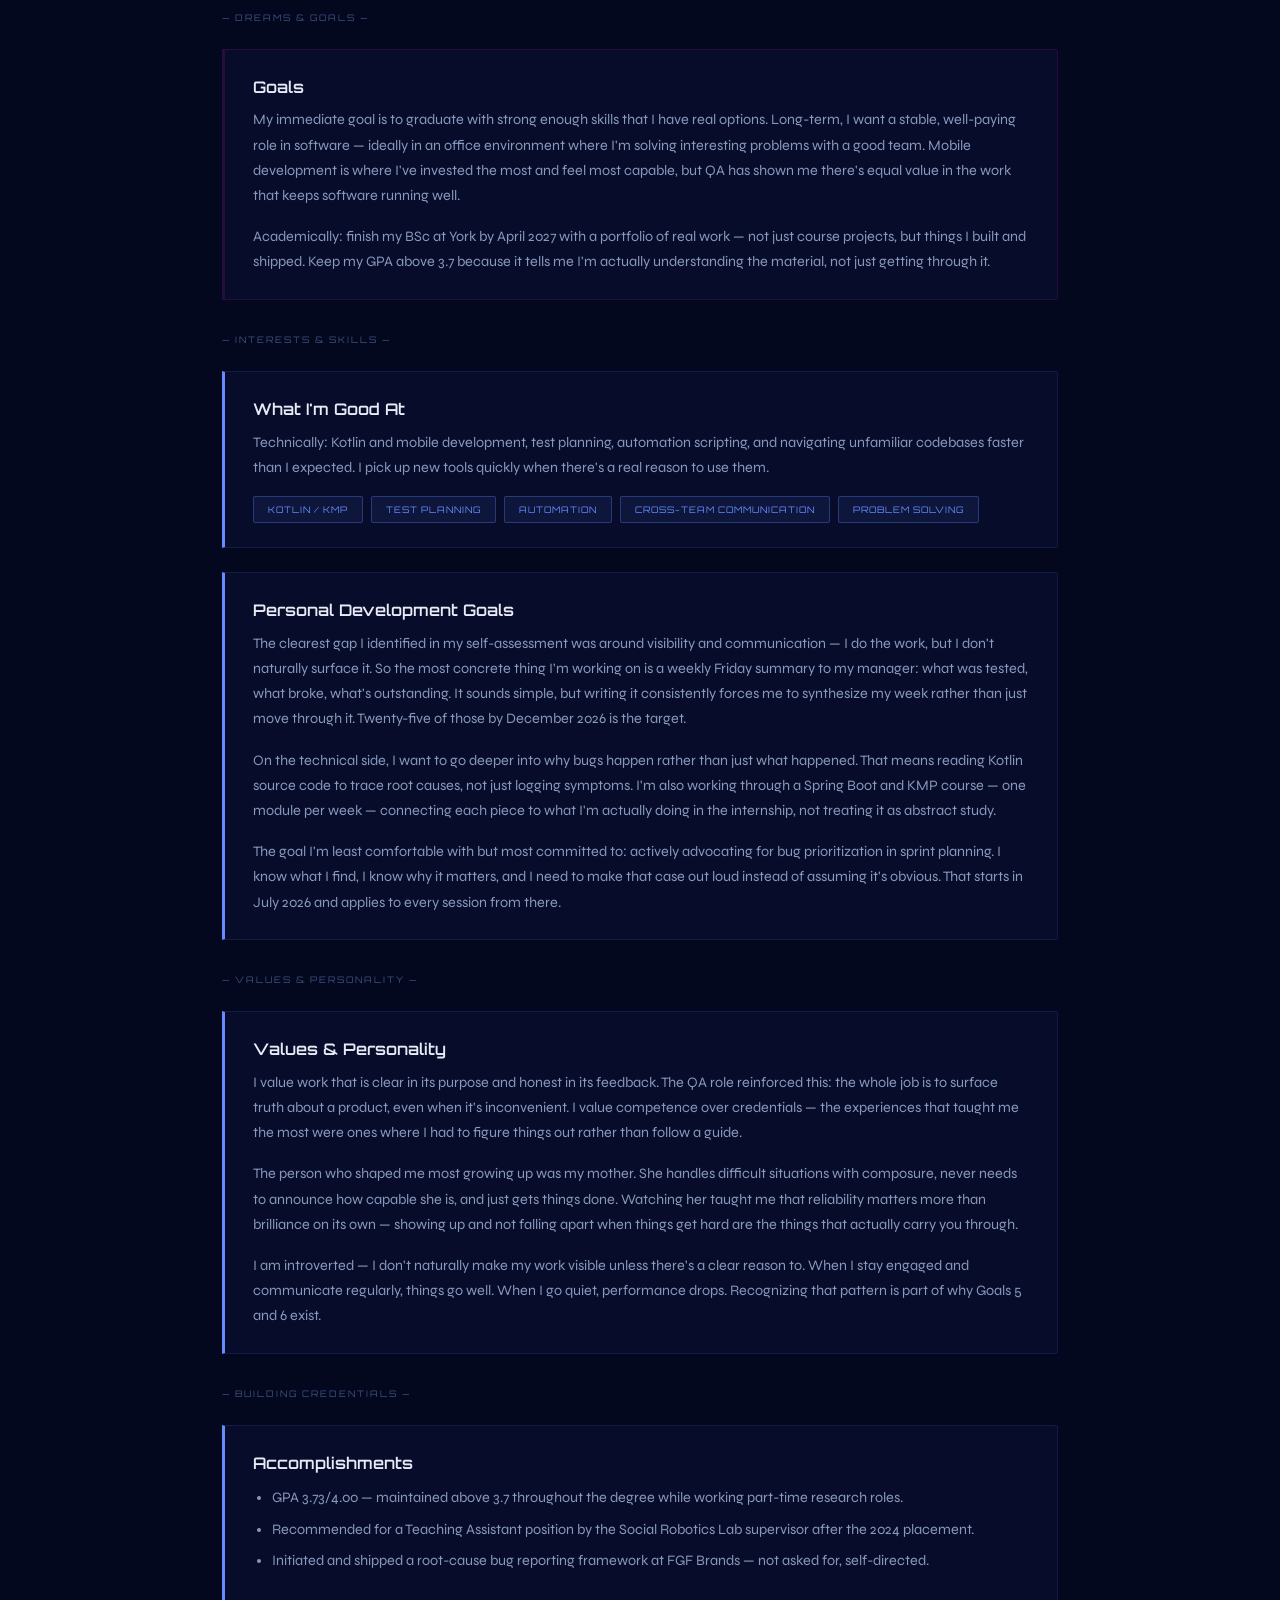
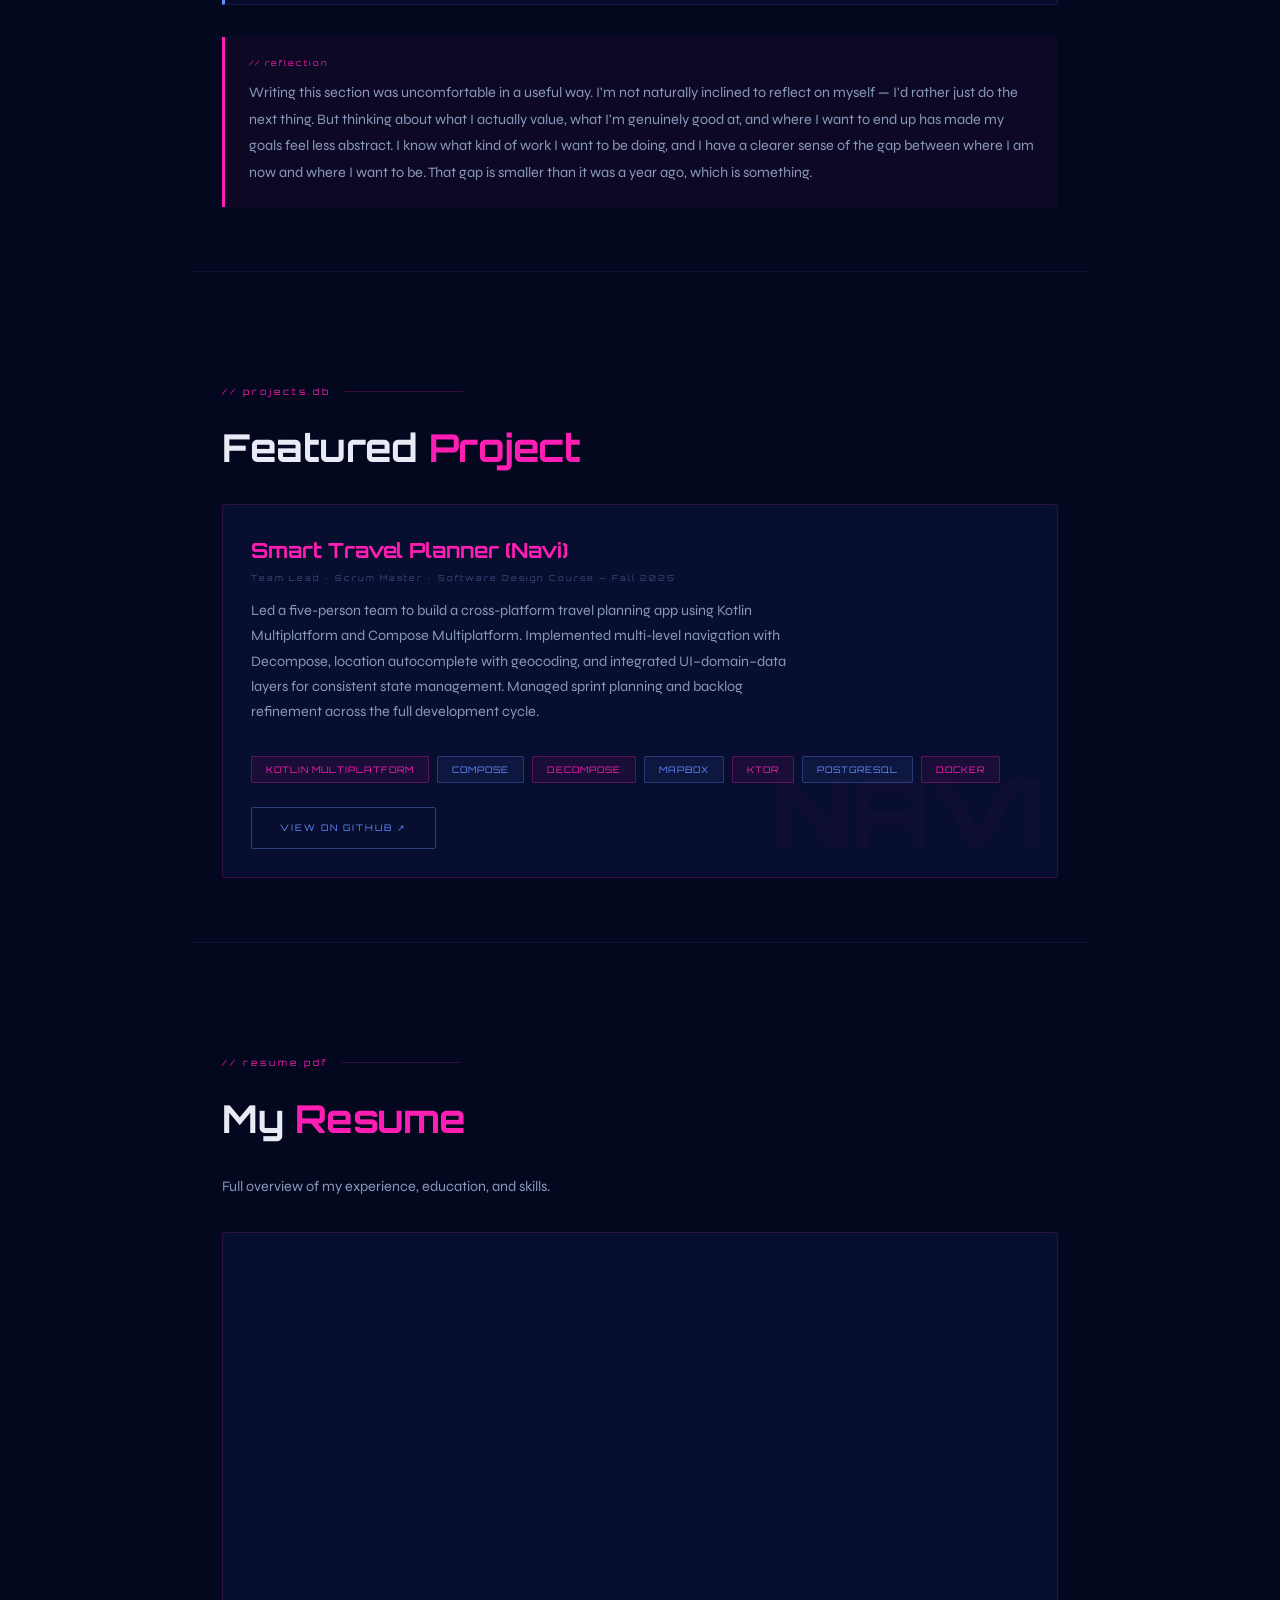
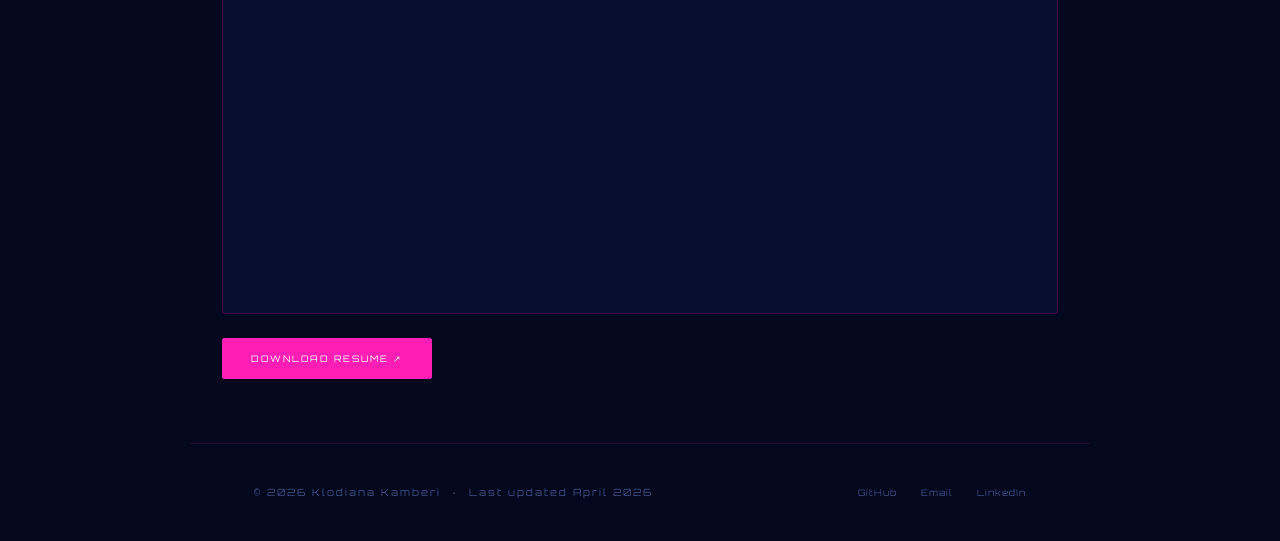
==== commit 62b2fce5: "Part 3 done!" ====
--- a/index.html
+++ b/index.html
@@ -1,915 +1,343 @@
-<!doctype html>
+<!DOCTYPE html>
 <html lang="en">
-  <head>
-    <meta charset="UTF-8" />
-    <meta name="viewport" content="width=device-width, initial-scale=1.0" />
-    <title>Klodiana Kamberi — Portfolio</title>
-    <link
-      href="https://fonts.googleapis.com/css2?family=Orbitron:wght@400;600;700;900&family=Syne:wght@300;400;500&display=swap"
-      rel="stylesheet"
-    />
-    <style>
-      *,
-      *::before,
-      *::after {
-        box-sizing: border-box;
-        margin: 0;
-        padding: 0;
+<head>
+<meta charset="UTF-8">
+<meta name="viewport" content="width=device-width, initial-scale=1.0">
+<title>Klodiana Kamberi — Portfolio</title>
+<link href="https://fonts.googleapis.com/css2?family=Orbitron:wght@400;600;700;900&family=Syne:wght@300;400;500&display=swap" rel="stylesheet">
+<link rel="stylesheet" href="styles.css">
+</head>
+<body>
+
+<!-- ===================== NAV ===================== -->
+<nav>
+  <a href="#hero" class="nav-logo">Ciftelia</a>
+  <ul class="nav-links">
+    <li><a href="#about">About</a></li>
+    <li><a href="#career">Career</a></li>
+    <li><a href="#goals">Goals</a></li>
+    <li><a href="#projects">Projects</a></li>
+    <li><a href="#resume">Resume</a></li>
+  </ul>
+</nav>
+
+<!-- ===================== HERO ===================== -->
+<section id="hero">
+  <div class="hero-eyebrow fade-up">IT Mobile QA Tester · Mobile Developer · York University</div>
+  <h1 class="fade-up delay-1">KLODIANA<br><span class="pink">KAMBERI</span></h1>
+  <div class="hero-links fade-up delay-2">
+    <a href="#career" class="btn btn-primary">View my work</a>
+    <a href="https://github.com/Ciftelia" class="btn btn-secondary" target="_blank">GitHub ↗</a>
+  </div>
+  <div class="tags fade-up delay-3">
+    <span class="tag tag-pink">Kotlin</span>
+    <span class="tag tag-blue">KMP</span>
+    <span class="tag tag-pink">Android</span>
+    <span class="tag tag-blue">Compose</span>
+    <span class="tag tag-pink">QA / Testing</span>
+    <span class="tag tag-blue">Azure DevOps</span>
+  </div>
+</section>
+
+<hr class="section-divider">
+
+<!-- ===================== ABOUT ===================== -->
+<section id="about">
+  <div class="section-label">// about.log</div>
+  <h2>About <span>Me</span></h2>
+
+  <div style="border:1px solid rgba(255,30,180,0.18);border-radius:3px;overflow:hidden;margin-bottom:2.5rem;background:rgba(13,20,64,0.5);">
+    <div class="about-card-label" style="padding:0.75rem 1rem;">// about me video</div>
+    <video controls style="width:100%;display:block;max-height:480px;background:#000;">
+      <source src="video2473503368.mp4" type="video/mp4">
+    </video>
+  </div>
+
+  <p style="color:var(--muted);max-width:640px;font-size:0.95rem;line-height:1.85;margin-bottom:1.5rem;">
+    This portfolio documents where I am in my career, what I've built, and how I think — put together as part of COOP 2100 at York University's Lassonde School of Engineering and kept as a living record going forward.
+  </p>
+  <p style="color:var(--muted);max-width:640px;font-size:0.95rem;line-height:1.85;margin-bottom:1.5rem;">
+    I'm Klodiana Kamberi (she/her), a third-year Computer Science student at York University's Lassonde School of Engineering. My program covers software engineering, systems, and applied development — and I've tried to push that into practice wherever I can, from university research labs to a real QA internship.
+  </p>
+  <p style="color:var(--muted);max-width:640px;font-size:0.95rem;line-height:1.85;margin-bottom:2rem;">
+    I gravitated toward mobile development because building an app is the most direct way to write code that interacts with an operating system in something people can actually hold and use. Kotlin made that click for me — and Kotlin Multiplatform means I'm not locked to one platform. A real device, with real gestures and real constraints, is a different problem than building for the web. That difference is what keeps me interested.
+  </p>
+
+  <div class="about-grid">
+    <div class="about-card">
+      <div class="about-card-label">// program</div>
+      <p>BSc Computer Science at York University's Lassonde School of Engineering. Coursework in software design, operating systems, networking, data structures, and object-oriented programming.</p>
+    </div>
+    <div class="about-card">
+      <div class="about-card-label">// focus</div>
+      <p>Mobile development with Kotlin Multiplatform and Jetpack Compose. Cross-platform experiences that feel native on every device.</p>
+    </div>
+    <div class="about-card">
+      <div class="about-card-label">// currently</div>
+      <p>Interning as an IT Mobile QA Tester at FGF Brands while finishing my degree. Exploring automation tooling and API testing beyond the UI layer.</p>
+    </div>
+    <div class="about-card">
+      <div class="about-card-label">// background</div>
+      <p>Previously a Research Assistant at York's Social Robotics Lab — built automation pipelines, webhook integrations, and a ROS2 motor control node.</p>
+    </div>
+  </div>
+
+  <div class="reflection-block" style="margin-top:2rem;">
+    <div class="reflection-label">// reflection</div>
+    <p>When I started this degree I had a general interest in computers but no real direction. Focusing on mobile felt like a narrowing at the time — it was actually the opposite. It forced me to understand how software interacts with hardware, how UI decisions affect performance, and how to think about users as people with real expectations. Working in QA sharpened that further. You can't test software well without understanding it deeply, and you can't understand it deeply without caring about how it behaves at the edges. That mindset now carries into everything I build.</p>
+  </div>
+</section>
+
+<hr class="section-divider">
+
+<!-- ===================== CAREER ===================== -->
+<section id="career">
+  <div class="section-label">// career.exe</div>
+  <h2>Career & <span>Education</span></h2>
+
+  <p class="sub-heading">— EXPERIENCE —</p>
+
+  <div class="career-block pink-accent">
+    <div class="career-meta">
+      <span class="career-title">IT Mobile QA Tester (Intern)</span>
+      <span class="career-date">Jan 2026 – Present</span>
+    </div>
+    <div class="career-org">FGF Brands / Cerebro · Toronto, Canada</div>
+    <div class="career-desc">
+      <ul>
+        <li>Pre-release validation of an internal Android enterprise application — functional, regression, and configuration-based testing prior to production deployment.</li>
+        <li>Traces data inconsistency issues across frontend interactions and API responses for faster root-cause identification.</li>
+        <li>Creates and maintains structured test plans in Azure DevOps covering feature flows, edge cases, and release-readiness scenarios.</li>
+        <li>Develops API integration test collections in Postman to validate backend responses and data consistency beyond the UI layer.</li>
+      </ul>
+    </div>
+    <div class="tags" style="margin-top:1rem;">
+      <span class="tag tag-pink">Android</span>
+      <span class="tag tag-pink">Azure DevOps</span>
+      <span class="tag tag-pink">Postman</span>
+      <span class="tag tag-pink">Regression Testing</span>
+    </div>
+  </div>
+
+  <div class="career-block">
+    <div class="career-meta">
+      <span class="career-title">Research Assistant & Programmer</span>
+      <span class="career-date">May – Sep 2025</span>
+    </div>
+    <div class="career-org" style="color:var(--blue);">York University — Social Robotics Lab · Toronto, Canada</div>
+    <div class="career-desc">
+      <ul>
+        <li>Built a Python/Selenium automation pipeline that eliminated a 5-hour manual step repeated 5–6 times during development.</li>
+        <li>Developed an automation bot coordinating approximately 30 trial sessions, assigning participants and issuing approximately 60 reminders.</li>
+        <li>Implemented webhook integrations delivering approximately 30 real-time booking alerts to improve team awareness.</li>
+        <li>Built a ROS2 node to control a vibration motor, contributing to updated robot interaction behaviours.</li>
+      </ul>
+    </div>
+    <div class="tags" style="margin-top:1rem;">
+      <span class="tag tag-blue">Python</span>
+      <span class="tag tag-blue">Selenium</span>
+      <span class="tag tag-blue">ROS2</span>
+      <span class="tag tag-blue">Webhooks</span>
+    </div>
+  </div>
+
+  <div class="career-block">
+    <div class="career-meta">
+      <span class="career-title">Lead Research Assistant</span>
+      <span class="career-date">May – Sep 2024</span>
+    </div>
+    <div class="career-org" style="color:var(--blue);">York University — Social Robotics Lab · Toronto, Canada</div>
+    <div class="career-desc">
+      <ul>
+        <li>Supervised and trained a team of seven volunteers supporting student learning sessions with the Abii educational robot.</li>
+        <li>Created the digital feedback form used to collect participant responses for ongoing research.</li>
+        <li>Supported 20–30 student sessions; recognised for initiative and recommended for a Teaching Assistant position.</li>
+      </ul>
+    </div>
+    <div class="tags" style="margin-top:1rem;">
+      <span class="tag tag-blue">Team Leadership</span>
+      <span class="tag tag-blue">Research</span>
+    </div>
+  </div>
+
+  <p class="sub-heading" style="margin-top:2rem;">— EDUCATION —</p>
+
+  <div class="career-block">
+    <div class="career-meta">
+      <span class="career-title">BSc Computer Science</span>
+      <span class="career-date">Sep 2023 – Apr 2027 (Expected)</span>
+    </div>
+    <div class="career-org" style="color:var(--blue);">York University · Toronto, Canada</div>
+    <p class="career-desc" style="margin-bottom:1rem;">GPA 3.73/4.00.</p>
+    <p style="font-family:var(--orb);font-size:8px;letter-spacing:2px;color:var(--dim);margin-bottom:0.6rem;">Relevant Courses</p>
+    <div class="tags" style="margin-top:0;">
+      <span class="tag tag-blue">Software Design</span>
+      <span class="tag tag-blue">Operating Systems</span>
+      <span class="tag tag-blue">Computer Networking</span>
+      <span class="tag tag-blue">Data Structures & Algorithms</span>
+      <span class="tag tag-blue">OOP in Java</span>
+      <span class="tag tag-blue">Agile / Scrum</span>
+      <span class="tag tag-blue">Mobile Development</span>
+    </div>
+  </div>
+
+  <div class="reflection-block blue" style="margin-top:1rem;">
+    <div class="reflection-label">// reflection</div>
+    <p>The QA internship taught me things a classroom couldn't. I expected to learn about testing tools and bug tracking — I did — but what I didn't expect was how much the role would develop my ability to communicate across a team. Finding a bug is only half the work; explaining it clearly, reproducing it reliably, and working with developers to fix it without friction is the other half. I'm more confident in what I know than I was a year ago, and more aware of what I still need to learn. The robotics lab was a different kind of growth — working autonomously on open-ended problems, building tools that other researchers actually depended on, and figuring things out without a spec sheet. Both experiences shaped how I approach any technical problem now.</p>
+  </div>
+</section>
+
+<hr class="section-divider">
+
+<!-- ===================== GOALS ===================== -->
+<section id="goals">
+  <div class="section-label">// goals.json</div>
+  <h2>Discover <span>Myself</span></h2>
+
+  <!-- DREAMS & GOALS -->
+  <p class="sub-heading">— DREAMS & GOALS —</p>
+
+  <div class="career-block pink-accent">
+    <div class="career-meta"><span class="career-title">Goals</span></div>
+    <p class="career-desc" style="margin-bottom:1rem;">
+      My immediate goal is to graduate with strong enough skills that I have real options. Long-term, I want a stable, well-paying role in software — ideally in an office environment where I'm solving interesting problems with a good team. Mobile development is where I've invested the most and feel most capable, but QA has shown me there's equal value in the work that keeps software running well.
+    </p>
+    <p class="career-desc">
+      Academically: finish my BSc at York by April 2027 with a portfolio of real work — not just course projects, but things I built and shipped. Keep my GPA above 3.7 because it tells me I'm actually understanding the material, not just getting through it.
+    </p>
+  </div>
+
+  <!-- INTERESTS & SKILLS -->
+  <p class="sub-heading" style="margin-top:2rem;">— INTERESTS & SKILLS —</p>
+
+  <div class="career-block">
+    <div class="career-meta"><span class="career-title">What I'm Good At</span></div>
+    <p class="career-desc" style="margin-bottom:1rem;">
+      Technically: Kotlin and mobile development, test planning, automation scripting, and navigating unfamiliar codebases faster than I expected. I pick up new tools quickly when there's a real reason to use them.
+    </p>
+    <div class="tags" style="margin-top:1rem;">
+      <span class="tag tag-blue">Kotlin / KMP</span>
+      <span class="tag tag-blue">Test Planning</span>
+      <span class="tag tag-blue">Automation</span>
+      <span class="tag tag-blue">Cross-team Communication</span>
+      <span class="tag tag-blue">Problem Solving</span>
+    </div>
+  </div>
+
+  <div class="career-block">
+    <div class="career-meta"><span class="career-title">Personal Development Goals</span></div>
+    <p class="career-desc" style="margin-bottom:1rem;">
+      The clearest gap I identified in my self-assessment was around visibility and communication — I do the work, but I don't naturally surface it. So the most concrete thing I'm working on is a weekly Friday summary to my manager: what was tested, what broke, what's outstanding. It sounds simple, but writing it consistently forces me to synthesize my week rather than just move through it. Twenty-five of those by December 2026 is the target.
+    </p>
+    <p class="career-desc" style="margin-bottom:1rem;">
+      On the technical side, I want to go deeper into why bugs happen rather than just what happened. That means reading Kotlin source code to trace root causes, not just logging symptoms. I'm also working through a Spring Boot and KMP course — one module per week — connecting each piece to what I'm actually doing in the internship, not treating it as abstract study.
+    </p>
+    <p class="career-desc">
+      The goal I'm least comfortable with but most committed to: actively advocating for bug prioritization in sprint planning. I know what I find, I know why it matters, and I need to make that case out loud instead of assuming it's obvious. That starts in July 2026 and applies to every session from there.
+    </p>
+  </div>
+
+  <!-- VALUES & PERSONALITY -->
+  <p class="sub-heading" style="margin-top:2rem;">— VALUES & PERSONALITY —</p>
+
+  <div class="career-block">
+    <div class="career-meta"><span class="career-title">Values & Personality</span></div>
+    <p class="career-desc" style="margin-bottom:1rem;">
+      I value work that is clear in its purpose and honest in its feedback. The QA role reinforced this: the whole job is to surface truth about a product, even when it's inconvenient. I value competence over credentials — the experiences that taught me the most were ones where I had to figure things out rather than follow a guide.
+    </p>
+    <p class="career-desc" style="margin-bottom:1rem;">
+      The person who shaped me most growing up was my mother. She handles difficult situations with composure, never needs to announce how capable she is, and just gets things done. Watching her taught me that reliability matters more than brilliance on its own — showing up and not falling apart when things get hard are the things that actually carry you through.
+    </p>
+    <p class="career-desc">
+      I am introverted — I don't naturally make my work visible unless there's a clear reason to. When I stay engaged and communicate regularly, things go well. When I go quiet, performance drops. Recognizing that pattern is part of why Goals 5 and 6 exist.
+    </p>
+  </div>
+
+  <!-- BUILDING CREDENTIALS -->
+  <p class="sub-heading" style="margin-top:2rem;">— BUILDING CREDENTIALS —</p>
+
+  <div class="career-block">
+    <div class="career-meta"><span class="career-title">Accomplishments</span></div>
+    <div class="career-desc">
+      <ul>
+        <li>GPA 3.73/4.00 — maintained above 3.7 throughout the degree while working part-time research roles.</li>
+        <li>Recommended for a Teaching Assistant position by the Social Robotics Lab supervisor after the 2024 placement.</li>
+        <li>Initiated and shipped a root-cause bug reporting framework at FGF Brands — not asked for, self-directed.</li>
+      </ul>
+    </div>
+  </div>
+
+  <div class="reflection-block" style="margin-top:2rem;">
+    <div class="reflection-label">// reflection</div>
+    <p>Writing this section was uncomfortable in a useful way. I'm not naturally inclined to reflect on myself — I'd rather just do the next thing. But thinking about what I actually value, what I'm genuinely good at, and where I want to end up has made my goals feel less abstract. I know what kind of work I want to be doing, and I have a clearer sense of the gap between where I am now and where I want to be. That gap is smaller than it was a year ago, which is something.</p>
+  </div>
+</section>
+
+<hr class="section-divider">
+
+<!-- ===================== PROJECTS ===================== -->
+<section id="projects">
+  <div class="section-label">// projects.db</div>
+  <h2>Featured <span>Project</span></h2>
+
+  <div class="project-card">
+    <div class="project-name">Smart Travel Planner (Navi)</div>
+    <div class="project-role">Team Lead · Scrum Master · Software Design Course — Fall 2025</div>
+    <p class="project-desc">
+      Led a five-person team to build a cross-platform travel planning app using Kotlin Multiplatform and Compose Multiplatform. Implemented multi-level navigation with Decompose, location autocomplete with geocoding, and integrated UI–domain–data layers for consistent state management. Managed sprint planning and backlog refinement across the full development cycle.
+    </p>
+    <div class="tags" style="margin-bottom:1.5rem;">
+      <span class="tag tag-pink">Kotlin Multiplatform</span>
+      <span class="tag tag-blue">Compose</span>
+      <span class="tag tag-pink">Decompose</span>
+      <span class="tag tag-blue">MapBox</span>
+      <span class="tag tag-pink">Ktor</span>
+      <span class="tag tag-blue">PostgreSQL</span>
+      <span class="tag tag-pink">Docker</span>
+    </div>
+    <a href="https://github.com/Ciftelia/Navi" class="btn btn-secondary" target="_blank">View on GitHub ↗</a>
+  </div>
+</section>
+
+<hr class="section-divider">
+
+<!-- ===================== RESUME ===================== -->
+<section id="resume">
+  <div class="section-label">// resume.pdf</div>
+  <h2>My <span>Resume</span></h2>
+  <p style="color:var(--muted);font-size:0.9rem;margin-bottom:2rem;">Full overview of my experience, education, and skills.</p>
+  <div style="border:1px solid rgba(255,30,180,0.18);border-radius:3px;overflow:hidden;margin-bottom:1.5rem;background:rgba(13,20,64,0.5);">
+    <iframe src="Klodiana-Kamberi-Resume.pdf" style="width:100%;height:680px;border:none;display:block;" title="Klodiana Kamberi Resume"></iframe>
+  </div>
+  <a href="Klodiana-Kamberi-Resume.pdf" class="btn btn-primary" download>Download Resume ↗</a>
+</section>
+
+<!-- ===================== FOOTER ===================== -->
+<footer>
+  <span class="footer-name">© 2026 Klodiana Kamberi &nbsp;·&nbsp; Last updated April 2026</span>
+  <div class="footer-links">
+    <a href="https://github.com/Ciftelia" target="_blank">GitHub</a>
+    <a href="mailto:klodiana.kamberi87@gmail.com">Email</a>
+    <a href="https://linkedin.com/in/klodiana-kamberi" target="_blank">LinkedIn</a>
+  </div>
+</footer>
+
+<script>
+  const observer = new IntersectionObserver((entries) => {
+    entries.forEach(entry => {
+      if (entry.isIntersecting) {
+        entry.target.style.opacity = '1';
+        entry.target.style.transform = 'translateY(0)';
+        entry.target.style.transition = 'opacity 0.6s ease, transform 0.6s ease';
       }
-
-      :root {
-        --navy: #04081f;
-        --pink: #ff1eb4;
-        --blue: #648cff;
-        --blue-dim: rgba(100, 140, 255, 0.15);
-        --text: #e8eaf6;
-        --muted: #8899bb;
-        --dim: #3d5080;
-        --orb: "Orbitron", monospace;
-        --body: "Syne", sans-serif;
-      }
-
-      html {
-        scroll-behavior: smooth;
-      }
-
-      body {
-        background: var(--navy);
-        color: var(--text);
-        font-family: var(--body);
-        font-size: 16px;
-        line-height: 1.7;
-        overflow-x: hidden;
-        cursor: crosshair;
-      }
-
-      body::before {
-        content: "";
-        position: fixed;
-        inset: 0;
-        background-image:
-          radial-gradient(
-            1px 1px at 15% 20%,
-            rgba(255, 255, 255, 0.4) 0%,
-            transparent 100%
-          ),
-          radial-gradient(
-            1px 1px at 40% 60%,
-            rgba(255, 255, 255, 0.3) 0%,
-            transparent 100%
-          ),
-          radial-gradient(
-            1px 1px at 65% 10%,
-            rgba(255, 255, 255, 0.5) 0%,
-            transparent 100%
-          ),
-          radial-gradient(
-            1px 1px at 80% 75%,
-            rgba(255, 255, 255, 0.3) 0%,
-            transparent 100%
-          ),
-          radial-gradient(
-            1px 1px at 25% 85%,
-            rgba(255, 255, 255, 0.4) 0%,
-            transparent 100%
-          ),
-          radial-gradient(
-            1px 1px at 90% 30%,
-            rgba(255, 255, 255, 0.3) 0%,
-            transparent 100%
-          ),
-          radial-gradient(
-            1px 1px at 55% 45%,
-            rgba(255, 255, 255, 0.2) 0%,
-            transparent 100%
-          ),
-          radial-gradient(
-            1px 1px at 10% 50%,
-            rgba(255, 255, 255, 0.4) 0%,
-            transparent 100%
-          ),
-          radial-gradient(
-            1.5px 1.5px at 35% 35%,
-            rgba(255, 30, 180, 0.3) 0%,
-            transparent 100%
-          ),
-          radial-gradient(
-            1.5px 1.5px at 85% 55%,
-            rgba(100, 140, 255, 0.3) 0%,
-            transparent 100%
-          );
-        pointer-events: none;
-        z-index: 0;
-      }
-
-      body::after {
-        content: "";
-        position: fixed;
-        inset: 0;
-        background: repeating-linear-gradient(
-          0deg,
-          transparent,
-          transparent 2px,
-          rgba(0, 0, 0, 0.03) 2px,
-          rgba(0, 0, 0, 0.03) 4px
-        );
-        pointer-events: none;
-        z-index: 0;
-      }
-
-      nav {
-        position: fixed;
-        top: 0;
-        left: 0;
-        right: 0;
-        z-index: 100;
-        display: flex;
-        align-items: center;
-        justify-content: space-between;
-        padding: 1.25rem 4rem;
-        background: rgba(4, 8, 31, 0.85);
-        border-bottom: 1px solid rgba(255, 30, 180, 0.12);
-        backdrop-filter: blur(12px);
-      }
-
-      .nav-logo {
-        font-family: var(--orb);
-        font-size: 13px;
-        font-weight: 700;
-        color: var(--pink);
-        letter-spacing: 2px;
-        text-decoration: none;
-      }
-      .nav-links {
-        display: flex;
-        gap: 2.5rem;
-        list-style: none;
-      }
-      .nav-links a {
-        font-family: var(--orb);
-        font-size: 9px;
-        letter-spacing: 2px;
-        color: var(--dim);
-        text-decoration: none;
-        transition: color 0.2s;
-        text-transform: uppercase;
-      }
-      .nav-links a:hover {
-        color: var(--pink);
-      }
-
-      section {
-        position: relative;
-        z-index: 1;
-        max-width: 900px;
-        margin: 0 auto;
-        padding: 7rem 2rem 4rem;
-      }
-
-      .section-label {
-        font-family: var(--orb);
-        font-size: 9px;
-        letter-spacing: 3px;
-        color: var(--pink);
-        margin-bottom: 1rem;
-        display: flex;
-        align-items: center;
-        gap: 12px;
-      }
-      .section-label::after {
-        content: "";
-        flex: 1;
-        height: 1px;
-        background: rgba(255, 30, 180, 0.2);
-        max-width: 120px;
-      }
-
-      #hero {
-        min-height: 100vh;
-        display: flex;
-        flex-direction: column;
-        justify-content: center;
-        padding-top: 6rem;
-      }
-
-      .hero-eyebrow {
-        font-family: var(--orb);
-        font-size: 9px;
-        letter-spacing: 4px;
-        color: var(--dim);
-        margin-bottom: 1.5rem;
-        display: flex;
-        align-items: center;
-        gap: 10px;
-      }
-      .hero-eyebrow::before {
-        content: "";
-        display: inline-block;
-        width: 6px;
-        height: 6px;
-        background: var(--pink);
-        border-radius: 1px;
-        animation: blink 1.5s ease-in-out infinite;
-      }
-
-      @keyframes blink {
-        0%,
-        100% {
-          opacity: 1;
-        }
-        50% {
-          opacity: 0.2;
-        }
-      }
-
-      h1 {
-        font-family: var(--orb);
-        font-size: clamp(2.8rem, 7vw, 5.5rem);
-        font-weight: 900;
-        line-height: 1;
-        letter-spacing: -1px;
-        color: var(--text);
-      }
-      h1 .pink {
-        color: var(--pink);
-      }
-
-      .hero-desc {
-        font-size: 1rem;
-        color: var(--muted);
-        max-width: 560px;
-        margin: 1.5rem 0 2.5rem;
-        line-height: 1.8;
-      }
-      .hero-links {
-        display: flex;
-        gap: 1rem;
-        flex-wrap: wrap;
-      }
-
-      .btn {
-        font-family: var(--orb);
-        font-size: 9px;
-        letter-spacing: 2px;
-        padding: 12px 28px;
-        border-radius: 2px;
-        text-decoration: none;
-        cursor: pointer;
-        transition: all 0.2s;
-        text-transform: uppercase;
-        display: inline-block;
-        border: 1px solid;
-      }
-      .btn-primary {
-        background: var(--pink);
-        color: #fff;
-        border-color: var(--pink);
-      }
-      .btn-primary:hover {
-        background: transparent;
-        color: var(--pink);
-      }
-      .btn-secondary {
-        background: transparent;
-        color: var(--blue);
-        border-color: rgba(100, 140, 255, 0.4);
-      }
-      .btn-secondary:hover {
-        background: var(--blue-dim);
-        border-color: var(--blue);
-      }
-
-      .tags {
-        display: flex;
-        flex-wrap: wrap;
-        gap: 8px;
-        margin-top: 2rem;
-      }
-      .tag {
-        font-family: var(--orb);
-        font-size: 9px;
-        letter-spacing: 1px;
-        padding: 5px 14px;
-        border-radius: 2px;
-        text-transform: uppercase;
-      }
-      .tag-pink {
-        background: rgba(255, 30, 180, 0.08);
-        border: 1px solid rgba(255, 30, 180, 0.3);
-        color: var(--pink);
-      }
-      .tag-blue {
-        background: rgba(100, 140, 255, 0.08);
-        border: 1px solid rgba(100, 140, 255, 0.3);
-        color: var(--blue);
-      }
-
-      h2 {
-        font-family: var(--orb);
-        font-size: clamp(1.6rem, 4vw, 2.4rem);
-        font-weight: 700;
-        color: var(--text);
-        margin-bottom: 1.5rem;
-        letter-spacing: -0.5px;
-      }
-      h2 span {
-        color: var(--pink);
-      }
-
-      .about-grid {
-        display: grid;
-        grid-template-columns: 1fr 1fr;
-        gap: 1.5rem;
-        margin-top: 1.5rem;
-      }
-
-      .about-card {
-        background: rgba(13, 20, 64, 0.6);
-        border: 1px solid rgba(255, 30, 180, 0.12);
-        border-radius: 3px;
-        padding: 1.5rem;
-        position: relative;
-        transition: border-color 0.2s;
-      }
-      .about-card::before {
-        content: "";
-        position: absolute;
-        top: 0;
-        left: 0;
-        width: 3px;
-        height: 100%;
-        background: var(--pink);
-        border-radius: 3px 0 0 3px;
-        opacity: 0;
-        transition: opacity 0.2s;
-      }
-      .about-card:hover {
-        border-color: rgba(255, 30, 180, 0.3);
-      }
-      .about-card:hover::before {
-        opacity: 1;
-      }
-      .about-card-label {
-        font-family: var(--orb);
-        font-size: 8px;
-        letter-spacing: 2px;
-        color: var(--pink);
-        margin-bottom: 0.6rem;
-      }
-      .about-card p {
-        font-size: 0.9rem;
-        color: var(--muted);
-        line-height: 1.7;
-      }
-
-      .career-block {
-        margin-bottom: 1.5rem;
-        border: 1px solid rgba(100, 140, 255, 0.12);
-        border-left: 3px solid var(--blue);
-        border-radius: 0 3px 3px 0;
-        padding: 1.5rem 1.75rem;
-        background: rgba(13, 20, 64, 0.4);
-        transition:
-          border-color 0.2s,
-          background 0.2s;
-      }
-      .career-block:hover {
-        border-color: rgba(100, 140, 255, 0.35);
-        background: rgba(13, 20, 64, 0.7);
-      }
-      .career-block.pink-accent {
-        border-left-color: var(--pink);
-        border-color: rgba(255, 30, 180, 0.12);
-      }
-      .career-block.pink-accent:hover {
-        border-color: rgba(255, 30, 180, 0.35);
-      }
-
-      .career-meta {
-        display: flex;
-        align-items: baseline;
-        justify-content: space-between;
-        gap: 1rem;
-        flex-wrap: wrap;
-        margin-bottom: 0.4rem;
-      }
-      .career-title {
-        font-family: var(--orb);
-        font-size: 1rem;
-        font-weight: 600;
-        color: var(--text);
-      }
-      .career-date {
-        font-family: var(--orb);
-        font-size: 8px;
-        letter-spacing: 2px;
-        color: var(--dim);
-      }
-      .career-org {
-        font-family: var(--orb);
-        font-size: 9px;
-        letter-spacing: 1px;
-        color: var(--pink);
-        margin-bottom: 0.75rem;
-      }
-
-      .career-desc {
-        font-size: 0.9rem;
-        color: var(--muted);
-        line-height: 1.75;
-      }
-      .career-desc ul {
-        padding-left: 1.2rem;
-        margin-top: 0.5rem;
-      }
-      .career-desc ul li {
-        margin-bottom: 0.4rem;
-      }
-
-      .sub-heading {
-        font-family: var(--orb);
-        font-size: 9px;
-        letter-spacing: 2px;
-        color: var(--dim);
-        margin-bottom: 1.5rem;
-      }
-
-      .project-card {
-        border: 1px solid rgba(255, 30, 180, 0.18);
-        border-radius: 3px;
-        padding: 1.75rem;
-        background: rgba(13, 20, 64, 0.5);
-        position: relative;
-        overflow: hidden;
-        transition: border-color 0.2s;
-      }
-      .project-card::after {
-        content: "NAVI";
-        font-family: var(--orb);
-        font-size: 6rem;
-        font-weight: 900;
-        color: rgba(255, 30, 180, 0.03);
-        position: absolute;
-        bottom: -1rem;
-        right: 1rem;
-        letter-spacing: -2px;
-        pointer-events: none;
-      }
-      .project-card:hover {
-        border-color: rgba(255, 30, 180, 0.4);
-      }
-      .project-name {
-        font-family: var(--orb);
-        font-size: 1.3rem;
-        font-weight: 700;
-        color: var(--pink);
-        margin-bottom: 0.2rem;
-      }
-      .project-role {
-        font-family: var(--orb);
-        font-size: 8px;
-        letter-spacing: 2px;
-        color: var(--dim);
-        margin-bottom: 0.8rem;
-      }
-      .project-desc {
-        font-size: 0.9rem;
-        color: var(--muted);
-        margin-bottom: 1.25rem;
-        line-height: 1.75;
-        max-width: 560px;
-      }
-
-      .resume-box {
-        border: 1px dashed rgba(255, 30, 180, 0.25);
-        border-radius: 3px;
-        padding: 3rem 2rem;
-        text-align: center;
-        background: rgba(255, 30, 180, 0.03);
-        transition: background 0.2s;
-      }
-      .resume-box:hover {
-        background: rgba(255, 30, 180, 0.06);
-      }
-      .resume-icon {
-        font-family: var(--orb);
-        font-size: 2rem;
-        color: rgba(255, 30, 180, 0.3);
-        margin-bottom: 1rem;
-        display: block;
-      }
-      .resume-box p {
-        font-size: 0.85rem;
-        color: var(--dim);
-        margin-bottom: 1.5rem;
-        font-family: var(--orb);
-        letter-spacing: 1px;
-      }
-
-      footer {
-        position: relative;
-        z-index: 1;
-        border-top: 1px solid rgba(255, 30, 180, 0.1);
-        padding: 2.5rem 4rem;
-        display: flex;
-        align-items: center;
-        justify-content: space-between;
-        max-width: 900px;
-        margin: 0 auto;
-        flex-wrap: wrap;
-        gap: 1rem;
-      }
-      .footer-name {
-        font-family: var(--orb);
-        font-size: 10px;
-        letter-spacing: 2px;
-        color: var(--dim);
-      }
-      .footer-links {
-        display: flex;
-        gap: 1.5rem;
-      }
-      .footer-links a {
-        font-family: var(--orb);
-        font-size: 9px;
-        letter-spacing: 1px;
-        color: var(--dim);
-        text-decoration: none;
-        transition: color 0.2s;
-      }
-      .footer-links a:hover {
-        color: var(--pink);
-      }
-
-      .section-divider {
-        border: none;
-        border-top: 1px solid rgba(100, 140, 255, 0.08);
-        max-width: 900px;
-        margin: 0 auto;
-      }
-
-      @keyframes fadeUp {
-        from {
-          opacity: 0;
-          transform: translateY(24px);
-        }
-        to {
-          opacity: 1;
-          transform: translateY(0);
-        }
-      }
-      .fade-up {
-        opacity: 0;
-        animation: fadeUp 0.7s ease forwards;
-      }
-      .delay-1 {
-        animation-delay: 0.1s;
-      }
-      .delay-2 {
-        animation-delay: 0.25s;
-      }
-      .delay-3 {
-        animation-delay: 0.4s;
-      }
-      .delay-4 {
-        animation-delay: 0.55s;
-      }
-
-      @media (max-width: 680px) {
-        nav {
-          padding: 1rem 1.5rem;
-        }
-        .nav-links {
-          gap: 1.25rem;
-        }
-        section {
-          padding: 6rem 1.5rem 3rem;
-        }
-        .about-grid {
-          grid-template-columns: 1fr;
-        }
-        footer {
-          padding: 2rem 1.5rem;
-        }
-        h1 {
-          font-size: 2.4rem;
-        }
-      }
-    </style>
-  </head>
-  <body>
-    <nav>
-      <a href="#hero" class="nav-logo">Ciftelia</a>
-      <ul class="nav-links">
-        <li><a href="#about">About</a></li>
-        <li><a href="#career">Career</a></li>
-        <li><a href="#projects">Projects</a></li>
-        <li><a href="#resume">Resume</a></li>
-      </ul>
-    </nav>
-
-    <!-- HERO -->
-    <section id="hero">
-      <div class="hero-eyebrow fade-up">
-        IT Mobile QA Tester · Mobile Developer · York University
-      </div>
-      <h1 class="fade-up delay-1">
-        KLODIANA<br /><span class="pink">KAMBERI</span>
-      </h1>
-      <div class="hero-links fade-up delay-2">
-        <a href="#career" class="btn btn-primary">View my work</a>
-        <a
-          href="https://github.com/Ciftelia"
-          class="btn btn-secondary"
-          target="_blank"
-          >GitHub ↗</a
-        >
-      </div>
-      <div class="tags fade-up delay-3">
-        <span class="tag tag-pink">Kotlin</span>
-        <span class="tag tag-blue">KMP</span>
-        <span class="tag tag-pink">Android</span>
-        <span class="tag tag-blue">Compose</span>
-        <span class="tag tag-pink">QA / Testing</span>
-        <span class="tag tag-blue">Python</span>
-        <span class="tag tag-pink">Selenium</span>
-        <span class="tag tag-blue">Postman</span>
-        <span class="tag tag-pink">Azure DevOps</span>
-        <span class="tag tag-blue">Docker</span>
-      </div>
-    </section>
-
-    <hr class="section-divider" />
-
-    <!-- ABOUT -->
-    <section id="about">
-      <div class="section-label">// about.log</div>
-      <h2>About <span>Me</span></h2>
-      <p style="color: var(--muted); max-width: 600px; font-size: 0.95rem">
-        I'm Klodiana (she/her) — a Computer Science student at York University
-        with a detail-oriented mindset shaped by real QA work and research. I'm
-        drawn to the intersection of quality and mobile engineering: building
-        things that actually hold up under pressure, and finding the edge cases
-        others miss.
-      </p>
-      <div class="about-grid">
-        <div class="about-card">
-          <div class="about-card-label">// focus</div>
-          <p>
-            Mobile development with Kotlin Multiplatform and Jetpack Compose.
-            Cross-platform experiences that feel native on every device.
-          </p>
-        </div>
-        <div class="about-card">
-          <div class="about-card-label">// approach</div>
-          <p>
-            Quality-first mindset from real-world QA. I think in test cases —
-            functional flows, edge cases, data inconsistencies, and what breaks
-            under load.
-          </p>
-        </div>
-        <div class="about-card">
-          <div class="about-card-label">// currently</div>
-          <p>
-            Interning as an IT Mobile QA Tester at FGF Brands while finishing my
-            degree. Exploring automation tooling and API testing beyond the UI
-            layer.
-          </p>
-        </div>
-        <div class="about-card">
-          <div class="about-card-label">// background</div>
-          <p>
-            Previously a Research Assistant at York's Social Robotics Lab —
-            built automation pipelines, webhook integrations, and a ROS2 motor
-            control node.
-          </p>
-        </div>
-      </div>
-    </section>
-
-    <hr class="section-divider" />
-
-    <!-- CAREER -->
-    <section id="career">
-      <div class="section-label">// career.exe</div>
-      <h2>Career & <span>Education</span></h2>
-
-      <p class="sub-heading">— EXPERIENCE —</p>
-
-      <div class="career-block pink-accent">
-        <div class="career-meta">
-          <span class="career-title">IT Mobile QA Tester (Intern)</span>
-          <span class="career-date">Jan 2026 – Present</span>
-        </div>
-        <div class="career-org">FGF Brands / Cerebro · Toronto, Canada</div>
-        <div class="career-desc">
-          <ul>
-            <li>
-              Pre-release validation of an internal Android enterprise
-              application — functional, regression, and configuration-based
-              testing prior to production deployment.
-            </li>
-            <li>
-              Traces data inconsistency issues across frontend interactions and
-              API responses for faster root-cause identification.
-            </li>
-            <li>
-              Creates and maintains structured test plans in Azure DevOps
-              covering feature flows, edge cases, and release-readiness
-              scenarios.
-            </li>
-            <li>
-              Develops API integration test collections in Postman to validate
-              backend responses and data consistency beyond the UI layer.
-            </li>
-          </ul>
-        </div>
-        <div class="tags" style="margin-top: 1rem">
-          <span class="tag tag-pink">Android</span>
-          <span class="tag tag-pink">Azure DevOps</span>
-          <span class="tag tag-pink">Postman</span>
-          <span class="tag tag-pink">Regression Testing</span>
-        </div>
-      </div>
-
-      <div class="career-block">
-        <div class="career-meta">
-          <span class="career-title">Research Assistant & Programmer</span>
-          <span class="career-date">May – Sep 2025</span>
-        </div>
-        <div class="career-org" style="color: var(--blue)">
-          York University — Social Robotics Lab · Toronto, Canada
-        </div>
-        <div class="career-desc">
-          <ul>
-            <li>
-              Built a Python/Selenium automation pipeline that eliminated a
-              5-hour manual step repeated 5–6 times during development.
-            </li>
-            <li>
-              Developed an automation bot coordinating ~30 trial sessions,
-              assigning participants and issuing ~60 reminders.
-            </li>
-            <li>
-              Implemented webhook integrations delivering ~30 real-time booking
-              alerts to improve team awareness.
-            </li>
-            <li>
-              Built a ROS2 node to control a vibration motor, contributing to
-              updated robot interaction behaviours.
-            </li>
-          </ul>
-        </div>
-        <div class="tags" style="margin-top: 1rem">
-          <span class="tag tag-blue">Python</span>
-          <span class="tag tag-blue">Selenium</span>
-          <span class="tag tag-blue">ROS2</span>
-          <span class="tag tag-blue">Webhooks</span>
-        </div>
-      </div>
-
-      <div class="career-block">
-        <div class="career-meta">
-          <span class="career-title">Lead Research Assistant</span>
-          <span class="career-date">May – Sep 2024</span>
-        </div>
-        <div class="career-org" style="color: var(--blue)">
-          York University — Social Robotics Lab · Toronto, Canada
-        </div>
-        <div class="career-desc">
-          <ul>
-            <li>
-              Supervised and trained a team of seven volunteers supporting
-              student learning sessions with the Abii educational robot.
-            </li>
-            <li>
-              Created the digital feedback form used to collect participant
-              responses for ongoing research.
-            </li>
-            <li>
-              Supported 20–30 student sessions; recognised for initiative and
-              recommended for a Teaching Assistant position.
-            </li>
-          </ul>
-        </div>
-        <div class="tags" style="margin-top: 1rem">
-          <span class="tag tag-blue">Team Leadership</span>
-          <span class="tag tag-blue">Research</span>
-        </div>
-      </div>
-
-      <p class="sub-heading" style="margin-top: 2rem">— EDUCATION —</p>
-
-      <div class="career-block">
-        <div class="career-meta">
-          <span class="career-title">BSc Computer Science</span>
-          <span class="career-date">Sep 2023 – Apr 2027 (Expected)</span>
-        </div>
-        <div class="career-org" style="color: var(--blue)">
-          York University · Toronto, Canada
-        </div>
-        <p class="career-desc">
-          GPA 3.73/4.00. Coursework in Software Design, Operating Systems,
-          Computer Networking, Data Structures & Algorithms, and Object-Oriented
-          Programming.
-        </p>
-        <div class="tags" style="margin-top: 1rem">
-          <span class="tag tag-blue">Software Engineering</span>
-          <span class="tag tag-blue">Agile / Scrum</span>
-          <span class="tag tag-blue">Mobile Dev</span>
-        </div>
-      </div>
-    </section>
-
-    <hr class="section-divider" />
-
-    <!-- PROJECT -->
-    <section id="projects">
-      <div class="section-label">// projects.db</div>
-      <h2>Featured <span>Project</span></h2>
-
-      <div class="project-card">
-        <div class="project-name">Smart Travel Planner (Navi)</div>
-        <div class="project-role">
-          Team Lead · Scrum Master · Software Design Course — Fall 2025
-        </div>
-        <p class="project-desc">
-          Led a five-person team to build a cross-platform travel planning app
-          using Kotlin Multiplatform and Compose Multiplatform. Implemented
-          multi-level navigation with Decompose, location autocomplete with
-          geocoding, and integrated UI–domain–data layers for consistent state
-          management. Managed sprint planning and backlog refinement across the
-          full development cycle.
-        </p>
-        <div class="tags" style="margin-bottom: 1.5rem">
-          <span class="tag tag-pink">Kotlin Multiplatform</span>
-          <span class="tag tag-blue">Compose</span>
-          <span class="tag tag-pink">Decompose</span>
-          <span class="tag tag-blue">MapBox</span>
-          <span class="tag tag-pink">Ktor</span>
-          <span class="tag tag-blue">PostgreSQL</span>
-          <span class="tag tag-pink">Docker</span>
-        </div>
-        <a
-          href="https://github.com/Ciftelia/Navi"
-          class="btn btn-secondary"
-          target="_blank"
-          >View on GitHub ↗</a
-        >
-      </div>
-    </section>
-
-    <hr class="section-divider" />
-
-    <!-- RESUME -->
-    <section id="resume">
-      <div class="section-label">// resume.pdf</div>
-      <h2>My <span>Resume</span></h2>
-      <p style="color: var(--muted); font-size: 0.9rem; margin-bottom: 2rem">
-        Full overview of my experience, education, and skills.
-      </p>
-      <div class="resume-box">
-        <span class="resume-icon">[ CV ]</span>
-        <p>Klodiana_Kamberi_Resume.pdf</p>
-        <a href="Klodiana-Kamberi-Resume.pdf" download class="btn btn-primary"
-          >Download Resume ↗</a
-        >
-      </div>
-    </section>
-
-    <!-- FOOTER -->
-    <footer>
-      <span class="footer-name">© 2026 Klodiana Kamberi</span>
-      <div class="footer-links">
-        <a href="https://github.com/Ciftelia" target="_blank">GitHub</a>
-        <a href="https://linkedin.com/in/klodiana-kamberi" target="_blank"
-          >LinkedIn</a
-        >
-      </div>
-    </footer>
-
-    <script>
-      const observer = new IntersectionObserver(
-        (entries) => {
-          entries.forEach((entry) => {
-            if (entry.isIntersecting) {
-              entry.target.style.opacity = "1";
-              entry.target.style.transform = "translateY(0)";
-              entry.target.style.transition =
-                "opacity 0.6s ease, transform 0.6s ease";
-            }
-          });
-        },
-        { threshold: 0.1 },
-      );
-
-      document
-        .querySelectorAll(".about-card, .career-block, .project-card")
-        .forEach((el) => {
-          el.style.opacity = "0";
-          el.style.transform = "translateY(20px)";
-          observer.observe(el);
-        });
-    </script>
-  </body>
+    });
+  }, { threshold: 0.1 });
+
+  document.querySelectorAll('.about-card, .career-block, .project-card').forEach(el => {
+    el.style.opacity = '0';
+    el.style.transform = 'translateY(20px)';
+    observer.observe(el);
+  });
+</script>
+</body>
 </html>
--- a/styles.css
+++ b/styles.css
@@ -0,0 +1,170 @@
+*, *::before, *::after { box-sizing: border-box; margin: 0; padding: 0; }
+
+:root {
+  --navy: #04081f;
+  --pink: #ff1eb4;
+  --blue: #648cff;
+  --blue-dim: rgba(100,140,255,0.15);
+  --text: #e8eaf6;
+  --muted: #8899bb;
+  --dim: #3d5080;
+  --orb: 'Orbitron', monospace;
+  --body: 'Syne', sans-serif;
+}
+
+html { scroll-behavior: smooth; }
+
+body {
+  background: var(--navy);
+  color: var(--text);
+  font-family: var(--body);
+  font-size: 16px;
+  line-height: 1.7;
+  overflow-x: hidden;
+  cursor: crosshair;
+}
+
+body::before {
+  content: '';
+  position: fixed;
+  inset: 0;
+  background-image:
+    radial-gradient(1px 1px at 15% 20%, rgba(255,255,255,0.4) 0%, transparent 100%),
+    radial-gradient(1px 1px at 40% 60%, rgba(255,255,255,0.3) 0%, transparent 100%),
+    radial-gradient(1px 1px at 65% 10%, rgba(255,255,255,0.5) 0%, transparent 100%),
+    radial-gradient(1px 1px at 80% 75%, rgba(255,255,255,0.3) 0%, transparent 100%),
+    radial-gradient(1px 1px at 25% 85%, rgba(255,255,255,0.4) 0%, transparent 100%),
+    radial-gradient(1px 1px at 90% 30%, rgba(255,255,255,0.3) 0%, transparent 100%),
+    radial-gradient(1px 1px at 55% 45%, rgba(255,255,255,0.2) 0%, transparent 100%),
+    radial-gradient(1px 1px at 10% 50%, rgba(255,255,255,0.4) 0%, transparent 100%),
+    radial-gradient(1.5px 1.5px at 35% 35%, rgba(255,30,180,0.3) 0%, transparent 100%),
+    radial-gradient(1.5px 1.5px at 85% 55%, rgba(100,140,255,0.3) 0%, transparent 100%);
+  pointer-events: none;
+  z-index: 0;
+}
+
+body::after {
+  content: '';
+  position: fixed;
+  inset: 0;
+  background: repeating-linear-gradient(0deg, transparent, transparent 2px, rgba(0,0,0,0.03) 2px, rgba(0,0,0,0.03) 4px);
+  pointer-events: none;
+  z-index: 0;
+}
+
+/* NAV */
+nav {
+  position: fixed; top: 0; left: 0; right: 0; z-index: 100;
+  display: flex; align-items: center; justify-content: space-between;
+  padding: 1.25rem 4rem;
+  background: rgba(4,8,31,0.85);
+  border-bottom: 1px solid rgba(255,30,180,0.12);
+  backdrop-filter: blur(12px);
+}
+.nav-logo { font-family: var(--orb); font-size: 13px; font-weight: 700; color: var(--pink); letter-spacing: 2px; text-decoration: none; }
+.nav-links { display: flex; gap: 2rem; list-style: none; }
+.nav-links a { font-family: var(--orb); font-size: 9px; letter-spacing: 2px; color: var(--dim); text-decoration: none; transition: color 0.2s; text-transform: uppercase; }
+.nav-links a:hover { color: var(--pink); }
+
+/* SECTIONS */
+section { position: relative; z-index: 1; max-width: 900px; margin: 0 auto; padding: 7rem 2rem 4rem; }
+
+.section-label { font-family: var(--orb); font-size: 9px; letter-spacing: 3px; color: var(--pink); margin-bottom: 1rem; display: flex; align-items: center; gap: 12px; }
+.section-label::after { content: ''; flex: 1; height: 1px; background: rgba(255,30,180,0.2); max-width: 120px; }
+
+.section-divider { border: none; border-top: 1px solid rgba(100,140,255,0.08); max-width: 900px; margin: 0 auto; }
+
+/* HERO */
+#hero { min-height: 100vh; display: flex; flex-direction: column; justify-content: center; padding-top: 6rem; }
+.hero-eyebrow { font-family: var(--orb); font-size: 9px; letter-spacing: 4px; color: var(--dim); margin-bottom: 1.5rem; display: flex; align-items: center; gap: 10px; }
+.hero-eyebrow::before { content: ''; display: inline-block; width: 6px; height: 6px; background: var(--pink); border-radius: 1px; animation: blink 1.5s ease-in-out infinite; }
+@keyframes blink { 0%, 100% { opacity: 1; } 50% { opacity: 0.2; } }
+
+h1 { font-family: var(--orb); font-size: clamp(2.8rem, 7vw, 5.5rem); font-weight: 900; line-height: 1; letter-spacing: -1px; color: var(--text); }
+h1 .pink { color: var(--pink); }
+h2 { font-family: var(--orb); font-size: clamp(1.6rem, 4vw, 2.4rem); font-weight: 700; color: var(--text); margin-bottom: 1.5rem; letter-spacing: -0.5px; }
+h2 span { color: var(--pink); }
+
+.hero-links { display: flex; gap: 1rem; flex-wrap: wrap; margin-top: 1.5rem; }
+
+/* BUTTONS */
+.btn { font-family: var(--orb); font-size: 9px; letter-spacing: 2px; padding: 12px 28px; border-radius: 2px; text-decoration: none; cursor: pointer; transition: all 0.2s; text-transform: uppercase; display: inline-block; border: 1px solid; }
+.btn-primary { background: var(--pink); color: #fff; border-color: var(--pink); }
+.btn-primary:hover { background: transparent; color: var(--pink); }
+.btn-secondary { background: transparent; color: var(--blue); border-color: rgba(100,140,255,0.4); }
+.btn-secondary:hover { background: var(--blue-dim); border-color: var(--blue); }
+
+/* TAGS */
+.tags { display: flex; flex-wrap: wrap; gap: 8px; margin-top: 2rem; }
+.tag { font-family: var(--orb); font-size: 9px; letter-spacing: 1px; padding: 5px 14px; border-radius: 2px; text-transform: uppercase; }
+.tag-pink { background: rgba(255,30,180,0.08); border: 1px solid rgba(255,30,180,0.3); color: var(--pink); }
+.tag-blue { background: rgba(100,140,255,0.08); border: 1px solid rgba(100,140,255,0.3); color: var(--blue); }
+
+/* ABOUT GRID */
+.about-grid { display: grid; grid-template-columns: 1fr 1fr; gap: 1.5rem; margin-top: 1.5rem; }
+.about-card { background: rgba(13,20,64,0.6); border: 1px solid rgba(255,30,180,0.12); border-radius: 3px; padding: 1.5rem; position: relative; transition: border-color 0.2s; }
+.about-card::before { content: ''; position: absolute; top: 0; left: 0; width: 3px; height: 100%; background: var(--pink); border-radius: 3px 0 0 3px; opacity: 0; transition: opacity 0.2s; }
+.about-card:hover { border-color: rgba(255,30,180,0.3); }
+.about-card:hover::before { opacity: 1; }
+.about-card-label { font-family: var(--orb); font-size: 8px; letter-spacing: 2px; color: var(--pink); margin-bottom: 0.6rem; }
+.about-card p { font-size: 0.9rem; color: var(--muted); line-height: 1.7; }
+
+/* CAREER BLOCKS */
+.career-block { margin-bottom: 1.5rem; border: 1px solid rgba(100,140,255,0.12); border-left: 3px solid var(--blue); border-radius: 0 3px 3px 0; padding: 1.5rem 1.75rem; background: rgba(13,20,64,0.4); transition: border-color 0.2s, background 0.2s; }
+.career-block:hover { border-color: rgba(100,140,255,0.35); background: rgba(13,20,64,0.7); }
+.career-block.pink-accent { border-left-color: var(--pink); border-color: rgba(255,30,180,0.12); }
+.career-block.pink-accent:hover { border-color: rgba(255,30,180,0.35); }
+.career-meta { display: flex; align-items: baseline; justify-content: space-between; gap: 1rem; flex-wrap: wrap; margin-bottom: 0.4rem; }
+.career-title { font-family: var(--orb); font-size: 1rem; font-weight: 600; color: var(--text); }
+.career-date { font-family: var(--orb); font-size: 8px; letter-spacing: 2px; color: var(--dim); }
+.career-org { font-family: var(--orb); font-size: 9px; letter-spacing: 1px; color: var(--pink); margin-bottom: 0.75rem; }
+.career-desc { font-size: 0.9rem; color: var(--muted); line-height: 1.75; }
+.career-desc ul { padding-left: 1.2rem; margin-top: 0.5rem; }
+.career-desc ul li { margin-bottom: 0.4rem; }
+
+.sub-heading { font-family: var(--orb); font-size: 9px; letter-spacing: 2px; color: var(--dim); margin-bottom: 1.5rem; }
+
+/* REFLECTION BLOCK */
+.reflection-block { margin-top: 2rem; border-left: 3px solid var(--pink); padding: 1.25rem 1.5rem; background: rgba(255,30,180,0.04); border-radius: 0 3px 3px 0; }
+.reflection-block.blue { border-left-color: var(--blue); background: rgba(100,140,255,0.04); }
+.reflection-label { font-family: var(--orb); font-size: 8px; letter-spacing: 2px; color: var(--pink); margin-bottom: 0.6rem; }
+.reflection-block.blue .reflection-label { color: var(--blue); }
+.reflection-block p { color: var(--muted); font-size: 0.9rem; line-height: 1.85; }
+
+/* PROJECT CARD */
+.project-card { border: 1px solid rgba(255,30,180,0.18); border-radius: 3px; padding: 1.75rem; background: rgba(13,20,64,0.5); position: relative; overflow: hidden; transition: border-color 0.2s; }
+.project-card::after { content: 'NAVI'; font-family: var(--orb); font-size: 6rem; font-weight: 900; color: rgba(255,30,180,0.03); position: absolute; bottom: -1rem; right: 1rem; letter-spacing: -2px; pointer-events: none; }
+.project-card:hover { border-color: rgba(255,30,180,0.4); }
+.project-name { font-family: var(--orb); font-size: 1.3rem; font-weight: 700; color: var(--pink); margin-bottom: 0.2rem; }
+.project-role { font-family: var(--orb); font-size: 8px; letter-spacing: 2px; color: var(--dim); margin-bottom: 0.8rem; }
+.project-desc { font-size: 0.9rem; color: var(--muted); margin-bottom: 1.25rem; line-height: 1.75; max-width: 560px; }
+
+/* RESUME BOX */
+.resume-box { border: 1px dashed rgba(255,30,180,0.25); border-radius: 3px; padding: 3rem 2rem; text-align: center; background: rgba(255,30,180,0.03); transition: background 0.2s; }
+.resume-box:hover { background: rgba(255,30,180,0.06); }
+.resume-icon { font-family: var(--orb); font-size: 2rem; color: rgba(255,30,180,0.3); margin-bottom: 1rem; display: block; }
+.resume-box p { font-size: 0.85rem; color: var(--dim); margin-bottom: 1.5rem; font-family: var(--orb); letter-spacing: 1px; }
+
+/* FOOTER */
+footer { position: relative; z-index: 1; border-top: 1px solid rgba(255,30,180,0.1); padding: 2.5rem 4rem; display: flex; align-items: center; justify-content: space-between; max-width: 900px; margin: 0 auto; flex-wrap: wrap; gap: 1rem; }
+.footer-name { font-family: var(--orb); font-size: 10px; letter-spacing: 2px; color: var(--dim); }
+.footer-links { display: flex; gap: 1.5rem; }
+.footer-links a { font-family: var(--orb); font-size: 9px; letter-spacing: 1px; color: var(--dim); text-decoration: none; transition: color 0.2s; }
+.footer-links a:hover { color: var(--pink); }
+
+/* ANIMATIONS */
+@keyframes fadeUp { from { opacity: 0; transform: translateY(24px); } to { opacity: 1; transform: translateY(0); } }
+.fade-up { opacity: 0; animation: fadeUp 0.7s ease forwards; }
+.delay-1 { animation-delay: 0.1s; }
+.delay-2 { animation-delay: 0.25s; }
+.delay-3 { animation-delay: 0.4s; }
+
+/* RESPONSIVE */
+@media (max-width: 680px) {
+  nav { padding: 1rem 1.5rem; }
+  .nav-links { gap: 1rem; }
+  section { padding: 6rem 1.5rem 3rem; }
+  .about-grid { grid-template-columns: 1fr; }
+  footer { padding: 2rem 1.5rem; }
+  h1 { font-size: 2.4rem; }
+}
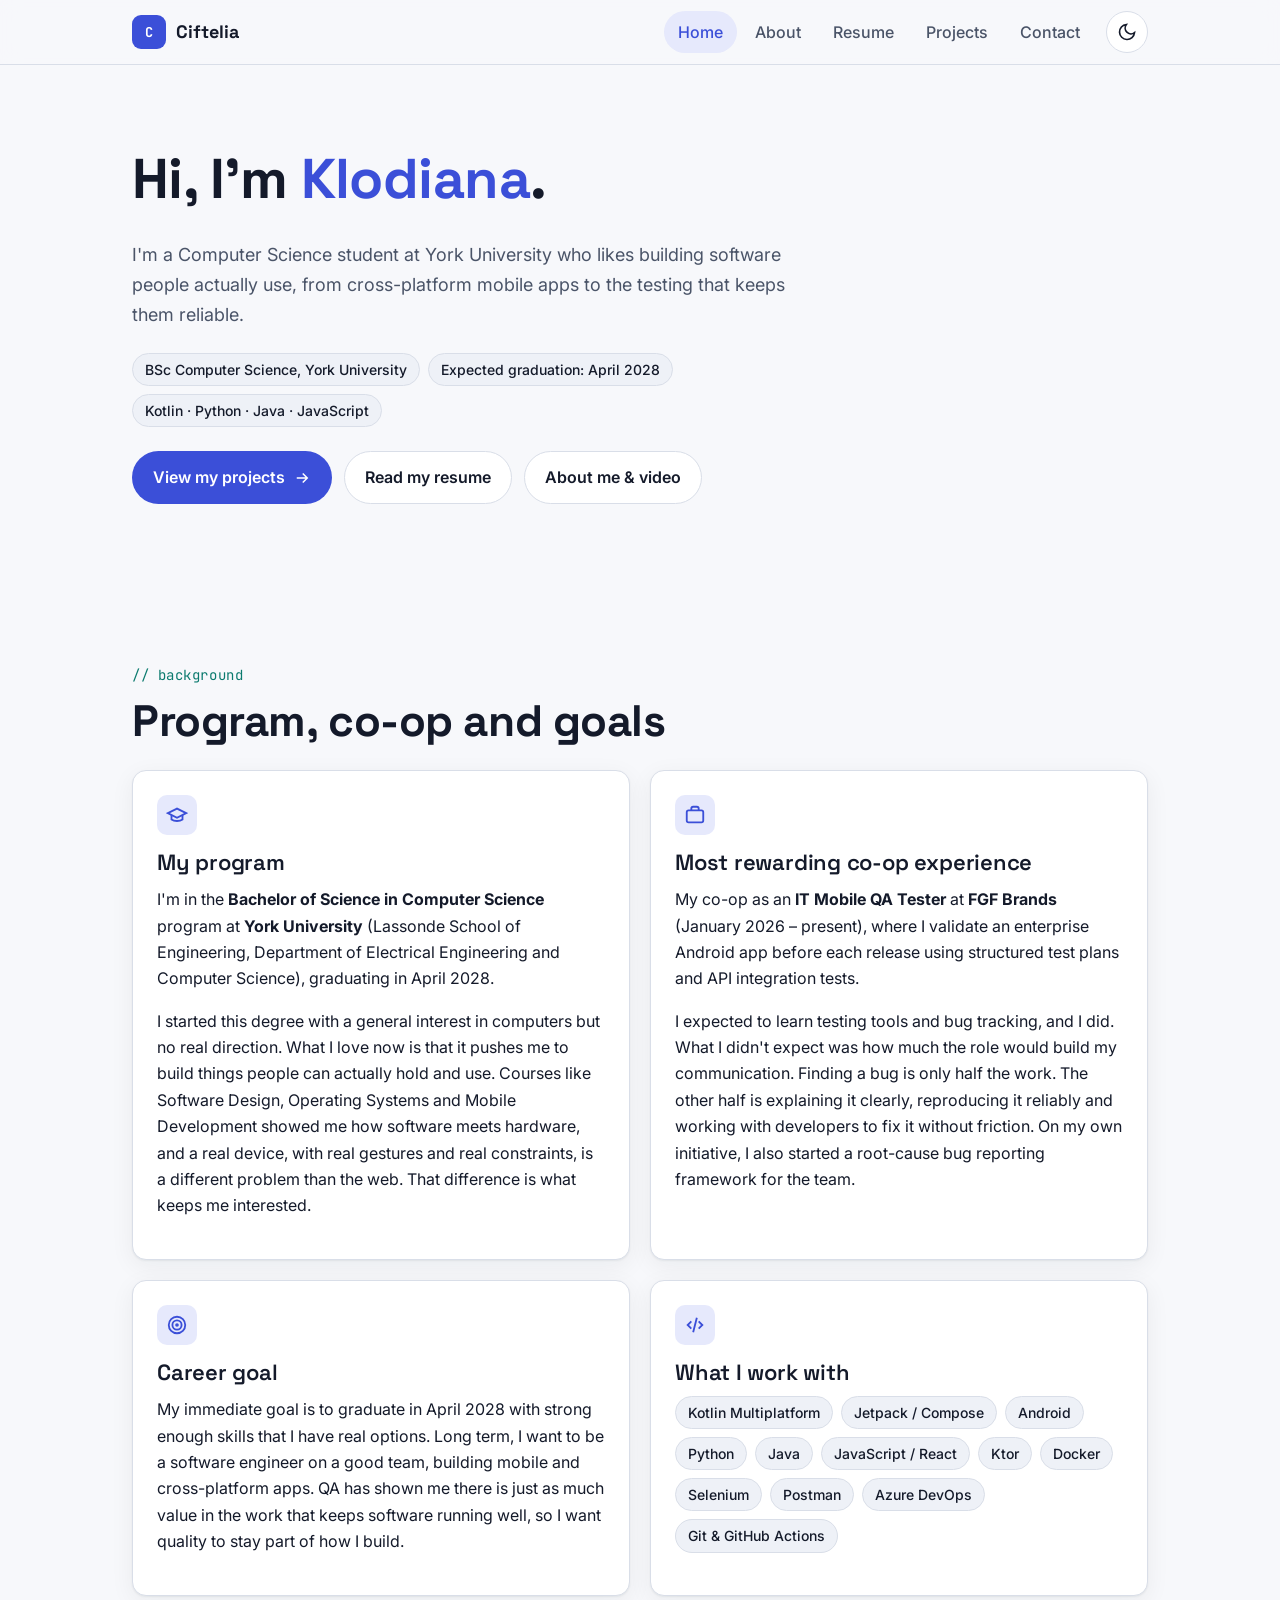
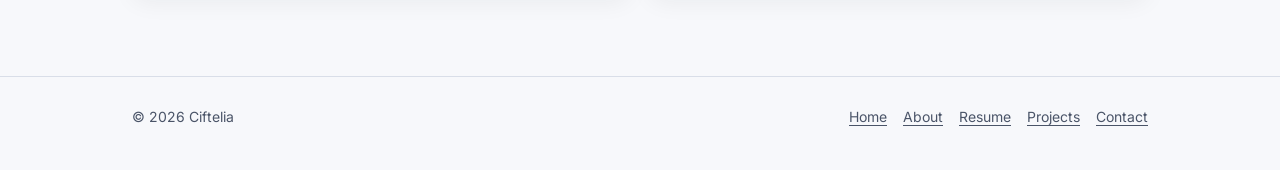
==== commit f3051b2e: "Replace COOP 2100 page with new ePortfolio" ====
--- a/index.html
+++ b/index.html
@@ -1,343 +1,149 @@
-<!DOCTYPE html>
+<!doctype html>
 <html lang="en">
 <head>
-<meta charset="UTF-8">
-<meta name="viewport" content="width=device-width, initial-scale=1.0">
-<title>Klodiana Kamberi — Portfolio</title>
-<link href="https://fonts.googleapis.com/css2?family=Orbitron:wght@400;600;700;900&family=Syne:wght@300;400;500&display=swap" rel="stylesheet">
-<link rel="stylesheet" href="styles.css">
+  <meta charset="utf-8">
+  <meta name="viewport" content="width=device-width, initial-scale=1">
+  <title>Home | Ciftelia</title>
+  <meta name="description" content="ePortfolio of Klodiana Kamberi, Computer Science student at York University: program, co-op experience and career goals.">
+  <script>try{var t=localStorage.getItem("theme");if(t)document.documentElement.setAttribute("data-theme",t);}catch(e){}</script>
+  <link rel="preconnect" href="https://fonts.googleapis.com">
+  <link rel="preconnect" href="https://fonts.gstatic.com" crossorigin>
+  <link href="https://fonts.googleapis.com/css2?family=Inter:wght@400;500;600&family=JetBrains+Mono:wght@400;700&family=Space+Grotesk:wght@600;700&display=swap" rel="stylesheet">
+  <link rel="stylesheet" href="css/styles.css">
+  <link rel="icon" href="data:image/svg+xml,%3Csvg xmlns='http://www.w3.org/2000/svg' viewBox='0 0 32 32'%3E%3Crect width='32' height='32' rx='8' fill='%233b4fd8'/%3E%3Ctext x='16' y='21' text-anchor='middle' font-family='monospace' font-size='18' font-weight='700' fill='white'%3EC%3C/text%3E%3C/svg%3E">
 </head>
 <body>
+  <a class="skip-link" href="#main">Skip to content</a>
 
-<!-- ===================== NAV ===================== -->
-<nav>
-  <a href="#hero" class="nav-logo">Ciftelia</a>
-  <ul class="nav-links">
-    <li><a href="#about">About</a></li>
-    <li><a href="#career">Career</a></li>
-    <li><a href="#goals">Goals</a></li>
-    <li><a href="#projects">Projects</a></li>
-    <li><a href="#resume">Resume</a></li>
-  </ul>
-</nav>
+  <header class="site-header">
+    <nav class="container nav" aria-label="Main">
+      <a class="brand" href="index.html"><span class="brand-mark" aria-hidden="true">C</span>Ciftelia</a>
+      <ul class="nav-links" id="nav-links">
+        <li><a href="index.html" aria-current="page">Home</a></li>
+        <li><a href="about.html">About</a></li>
+        <li><a href="resume.html">Resume</a></li>
+        <li><a href="projects.html">Projects</a></li>
+        <li><a href="contact.html">Contact</a></li>
+      </ul>
+      <button class="icon-btn theme-toggle" type="button" aria-label="Switch to dark mode" aria-pressed="false">
+        <svg class="icon-moon" viewBox="0 0 24 24" fill="none" stroke="currentColor" stroke-width="2" aria-hidden="true"><path d="M21 12.8A9 9 0 1 1 11.2 3a7 7 0 0 0 9.8 9.8z"/></svg>
+        <svg class="icon-sun" viewBox="0 0 24 24" fill="none" stroke="currentColor" stroke-width="2" aria-hidden="true"><circle cx="12" cy="12" r="4"/><path d="M12 2v2M12 20v2M4.9 4.9l1.4 1.4M17.7 17.7l1.4 1.4M2 12h2M20 12h2M4.9 19.1l1.4-1.4M17.7 6.3l1.4-1.4"/></svg>
+      </button>
+      <button class="icon-btn menu-toggle" type="button" aria-label="Open menu" aria-expanded="false" aria-controls="nav-links">
+        <svg viewBox="0 0 24 24" fill="none" stroke="currentColor" stroke-width="2" aria-hidden="true"><path d="M4 7h16M4 12h16M4 17h16"/></svg>
+      </button>
+    </nav>
+  </header>
 
-<!-- ===================== HERO ===================== -->
-<section id="hero">
-  <div class="hero-eyebrow fade-up">IT Mobile QA Tester · Mobile Developer · York University</div>
-  <h1 class="fade-up delay-1">KLODIANA<br><span class="pink">KAMBERI</span></h1>
-  <div class="hero-links fade-up delay-2">
-    <a href="#career" class="btn btn-primary">View my work</a>
-    <a href="https://github.com/Ciftelia" class="btn btn-secondary" target="_blank">GitHub ↗</a>
-  </div>
-  <div class="tags fade-up delay-3">
-    <span class="tag tag-pink">Kotlin</span>
-    <span class="tag tag-blue">KMP</span>
-    <span class="tag tag-pink">Android</span>
-    <span class="tag tag-blue">Compose</span>
-    <span class="tag tag-pink">QA / Testing</span>
-    <span class="tag tag-blue">Azure DevOps</span>
-  </div>
-</section>
+  <main id="main">
+    <section class="container hero" aria-labelledby="intro-title">
+      <div>
+        <h1 id="intro-title">Hi, I'm <span>Klodiana</span>.</h1>
+        <p class="lead">
+          I'm a Computer Science student at York University who likes building software people
+          actually use, from cross-platform mobile apps to the testing that keeps them reliable.
+        </p>
+        <ul class="facts" aria-label="Quick facts">
+          <li class="tag">BSc Computer Science, York University</li>
+          <li class="tag">Expected graduation: April 2028</li>
+          <li class="tag">Kotlin · Python · Java · JavaScript</li>
+        </ul>
+        <div class="btn-row">
+          <a class="btn btn-primary" href="projects.html">
+            View my projects
+            <svg viewBox="0 0 24 24" fill="none" stroke="currentColor" stroke-width="2" aria-hidden="true"><path d="M5 12h14M13 6l6 6-6 6"/></svg>
+          </a>
+          <a class="btn btn-ghost" href="resume.html">Read my resume</a>
+          <a class="btn btn-ghost" href="about.html">About me &amp; video</a>
+        </div>
+      </div>
+    </section>
 
-<hr class="section-divider">
+    <section class="section" aria-labelledby="about-title">
+      <div class="container">
+        <p class="eyebrow">// background</p>
+        <h2 id="about-title">Program, co-op and goals</h2>
+        <div class="grid-2">
+          <article class="card">
+            <div class="card-icon" aria-hidden="true">
+              <svg viewBox="0 0 24 24" fill="none" stroke="currentColor" stroke-width="2"><path d="M22 10 12 5 2 10l10 5 10-5z"/><path d="M6 12v5c3 2 9 2 12 0v-5"/></svg>
+            </div>
+            <h3>My program</h3>
+            <p>
+              I'm in the <strong>Bachelor of Science in Computer Science</strong> program at
+              <strong>York University</strong> (Lassonde School of Engineering, Department of
+              Electrical Engineering and Computer Science), graduating in April 2028.
+            </p>
+            <p>
+              I started this degree with a general interest in computers but no real direction. What I love now is that it pushes me to build things people can actually hold and use. Courses like Software Design, Operating Systems and Mobile Development showed me how software meets hardware, and a real device, with real gestures and real constraints, is a different problem than the web. That difference is what keeps me interested.
+            </p>
+          </article>
 
-<!-- ===================== ABOUT ===================== -->
-<section id="about">
-  <div class="section-label">// about.log</div>
-  <h2>About <span>Me</span></h2>
+          <article class="card">
+            <div class="card-icon" aria-hidden="true">
+              <svg viewBox="0 0 24 24" fill="none" stroke="currentColor" stroke-width="2"><rect x="3" y="7" width="18" height="13" rx="2"/><path d="M8 7V5a2 2 0 0 1 2-2h4a2 2 0 0 1 2 2v2"/></svg>
+            </div>
+            <h3>Most rewarding co-op experience</h3>
+            <p>
+              My co-op as an <strong>IT Mobile QA Tester</strong> at <strong>FGF Brands</strong>
+              (January 2026 – present), where I validate an enterprise Android app before each
+              release using structured test plans and API integration tests.
+            </p>
+            <p>
+              I expected to learn testing tools and bug tracking, and I did. What I didn't expect was how much the role would build my communication. Finding a bug is only half the work. The other half is explaining it clearly, reproducing it reliably and working with developers to fix it without friction. On my own initiative, I also started a root-cause bug reporting framework for the team.
+            </p>
+          </article>
 
-  <div style="border:1px solid rgba(255,30,180,0.18);border-radius:3px;overflow:hidden;margin-bottom:2.5rem;background:rgba(13,20,64,0.5);">
-    <div class="about-card-label" style="padding:0.75rem 1rem;">// about me video</div>
-    <video controls style="width:100%;display:block;max-height:480px;background:#000;">
-      <source src="video2473503368.mp4" type="video/mp4">
-    </video>
-  </div>
+          <article class="card">
+            <div class="card-icon" aria-hidden="true">
+              <svg viewBox="0 0 24 24" fill="none" stroke="currentColor" stroke-width="2"><circle cx="12" cy="12" r="9"/><circle cx="12" cy="12" r="5"/><circle cx="12" cy="12" r="1"/></svg>
+            </div>
+            <h3>Career goal</h3>
+            <p>
+              My immediate goal is to graduate in April 2028 with strong enough skills that I have real options. Long term, I want to be a software engineer on a good team, building mobile and cross-platform apps. QA has shown me there is just as much value in the work that keeps software running well, so I want quality to stay part of how I build.
+            </p>
+          </article>
 
-  <p style="color:var(--muted);max-width:640px;font-size:0.95rem;line-height:1.85;margin-bottom:1.5rem;">
-    This portfolio documents where I am in my career, what I've built, and how I think — put together as part of COOP 2100 at York University's Lassonde School of Engineering and kept as a living record going forward.
-  </p>
-  <p style="color:var(--muted);max-width:640px;font-size:0.95rem;line-height:1.85;margin-bottom:1.5rem;">
-    I'm Klodiana Kamberi (she/her), a third-year Computer Science student at York University's Lassonde School of Engineering. My program covers software engineering, systems, and applied development — and I've tried to push that into practice wherever I can, from university research labs to a real QA internship.
-  </p>
-  <p style="color:var(--muted);max-width:640px;font-size:0.95rem;line-height:1.85;margin-bottom:2rem;">
-    I gravitated toward mobile development because building an app is the most direct way to write code that interacts with an operating system in something people can actually hold and use. Kotlin made that click for me — and Kotlin Multiplatform means I'm not locked to one platform. A real device, with real gestures and real constraints, is a different problem than building for the web. That difference is what keeps me interested.
-  </p>
+          <article class="card">
+            <div class="card-icon" aria-hidden="true">
+              <svg viewBox="0 0 24 24" fill="none" stroke="currentColor" stroke-width="2"><path d="m8 16-4-4 4-4M16 8l4 4-4 4M14 4l-4 16"/></svg>
+            </div>
+            <h3>What I work with</h3>
+            <ul class="tags" aria-label="Technical skills">
+              <li class="tag">Kotlin Multiplatform</li>
+              <li class="tag">Jetpack / Compose</li>
+              <li class="tag">Android</li>
+              <li class="tag">Python</li>
+              <li class="tag">Java</li>
+              <li class="tag">JavaScript / React</li>
+              <li class="tag">Ktor</li>
+              <li class="tag">Docker</li>
+              <li class="tag">Selenium</li>
+              <li class="tag">Postman</li>
+              <li class="tag">Azure DevOps</li>
+              <li class="tag">Git &amp; GitHub Actions</li>
+            </ul>
+          </article>
+        </div>
+      </div>
+    </section>
 
-  <div class="about-grid">
-    <div class="about-card">
-      <div class="about-card-label">// program</div>
-      <p>BSc Computer Science at York University's Lassonde School of Engineering. Coursework in software design, operating systems, networking, data structures, and object-oriented programming.</p>
+  </main>
+
+  <footer class="site-footer">
+    <div class="container">
+      <p>&copy; <span id="year">2026</span> Ciftelia</p>
+      <nav aria-label="Footer">
+        <ul>
+          <li><a href="index.html">Home</a></li>
+          <li><a href="about.html">About</a></li>
+          <li><a href="resume.html">Resume</a></li>
+          <li><a href="projects.html">Projects</a></li>
+          <li><a href="contact.html">Contact</a></li>
+        </ul>
+      </nav>
     </div>
-    <div class="about-card">
-      <div class="about-card-label">// focus</div>
-      <p>Mobile development with Kotlin Multiplatform and Jetpack Compose. Cross-platform experiences that feel native on every device.</p>
-    </div>
-    <div class="about-card">
-      <div class="about-card-label">// currently</div>
-      <p>Interning as an IT Mobile QA Tester at FGF Brands while finishing my degree. Exploring automation tooling and API testing beyond the UI layer.</p>
-    </div>
-    <div class="about-card">
-      <div class="about-card-label">// background</div>
-      <p>Previously a Research Assistant at York's Social Robotics Lab — built automation pipelines, webhook integrations, and a ROS2 motor control node.</p>
-    </div>
-  </div>
-
-  <div class="reflection-block" style="margin-top:2rem;">
-    <div class="reflection-label">// reflection</div>
-    <p>When I started this degree I had a general interest in computers but no real direction. Focusing on mobile felt like a narrowing at the time — it was actually the opposite. It forced me to understand how software interacts with hardware, how UI decisions affect performance, and how to think about users as people with real expectations. Working in QA sharpened that further. You can't test software well without understanding it deeply, and you can't understand it deeply without caring about how it behaves at the edges. That mindset now carries into everything I build.</p>
-  </div>
-</section>
-
-<hr class="section-divider">
-
-<!-- ===================== CAREER ===================== -->
-<section id="career">
-  <div class="section-label">// career.exe</div>
-  <h2>Career & <span>Education</span></h2>
-
-  <p class="sub-heading">— EXPERIENCE —</p>
-
-  <div class="career-block pink-accent">
-    <div class="career-meta">
-      <span class="career-title">IT Mobile QA Tester (Intern)</span>
-      <span class="career-date">Jan 2026 – Present</span>
-    </div>
-    <div class="career-org">FGF Brands / Cerebro · Toronto, Canada</div>
-    <div class="career-desc">
-      <ul>
-        <li>Pre-release validation of an internal Android enterprise application — functional, regression, and configuration-based testing prior to production deployment.</li>
-        <li>Traces data inconsistency issues across frontend interactions and API responses for faster root-cause identification.</li>
-        <li>Creates and maintains structured test plans in Azure DevOps covering feature flows, edge cases, and release-readiness scenarios.</li>
-        <li>Develops API integration test collections in Postman to validate backend responses and data consistency beyond the UI layer.</li>
-      </ul>
-    </div>
-    <div class="tags" style="margin-top:1rem;">
-      <span class="tag tag-pink">Android</span>
-      <span class="tag tag-pink">Azure DevOps</span>
-      <span class="tag tag-pink">Postman</span>
-      <span class="tag tag-pink">Regression Testing</span>
-    </div>
-  </div>
-
-  <div class="career-block">
-    <div class="career-meta">
-      <span class="career-title">Research Assistant & Programmer</span>
-      <span class="career-date">May – Sep 2025</span>
-    </div>
-    <div class="career-org" style="color:var(--blue);">York University — Social Robotics Lab · Toronto, Canada</div>
-    <div class="career-desc">
-      <ul>
-        <li>Built a Python/Selenium automation pipeline that eliminated a 5-hour manual step repeated 5–6 times during development.</li>
-        <li>Developed an automation bot coordinating approximately 30 trial sessions, assigning participants and issuing approximately 60 reminders.</li>
-        <li>Implemented webhook integrations delivering approximately 30 real-time booking alerts to improve team awareness.</li>
-        <li>Built a ROS2 node to control a vibration motor, contributing to updated robot interaction behaviours.</li>
-      </ul>
-    </div>
-    <div class="tags" style="margin-top:1rem;">
-      <span class="tag tag-blue">Python</span>
-      <span class="tag tag-blue">Selenium</span>
-      <span class="tag tag-blue">ROS2</span>
-      <span class="tag tag-blue">Webhooks</span>
-    </div>
-  </div>
-
-  <div class="career-block">
-    <div class="career-meta">
-      <span class="career-title">Lead Research Assistant</span>
-      <span class="career-date">May – Sep 2024</span>
-    </div>
-    <div class="career-org" style="color:var(--blue);">York University — Social Robotics Lab · Toronto, Canada</div>
-    <div class="career-desc">
-      <ul>
-        <li>Supervised and trained a team of seven volunteers supporting student learning sessions with the Abii educational robot.</li>
-        <li>Created the digital feedback form used to collect participant responses for ongoing research.</li>
-        <li>Supported 20–30 student sessions; recognised for initiative and recommended for a Teaching Assistant position.</li>
-      </ul>
-    </div>
-    <div class="tags" style="margin-top:1rem;">
-      <span class="tag tag-blue">Team Leadership</span>
-      <span class="tag tag-blue">Research</span>
-    </div>
-  </div>
-
-  <p class="sub-heading" style="margin-top:2rem;">— EDUCATION —</p>
-
-  <div class="career-block">
-    <div class="career-meta">
-      <span class="career-title">BSc Computer Science</span>
-      <span class="career-date">Sep 2023 – Apr 2027 (Expected)</span>
-    </div>
-    <div class="career-org" style="color:var(--blue);">York University · Toronto, Canada</div>
-    <p class="career-desc" style="margin-bottom:1rem;">GPA 3.73/4.00.</p>
-    <p style="font-family:var(--orb);font-size:8px;letter-spacing:2px;color:var(--dim);margin-bottom:0.6rem;">Relevant Courses</p>
-    <div class="tags" style="margin-top:0;">
-      <span class="tag tag-blue">Software Design</span>
-      <span class="tag tag-blue">Operating Systems</span>
-      <span class="tag tag-blue">Computer Networking</span>
-      <span class="tag tag-blue">Data Structures & Algorithms</span>
-      <span class="tag tag-blue">OOP in Java</span>
-      <span class="tag tag-blue">Agile / Scrum</span>
-      <span class="tag tag-blue">Mobile Development</span>
-    </div>
-  </div>
-
-  <div class="reflection-block blue" style="margin-top:1rem;">
-    <div class="reflection-label">// reflection</div>
-    <p>The QA internship taught me things a classroom couldn't. I expected to learn about testing tools and bug tracking — I did — but what I didn't expect was how much the role would develop my ability to communicate across a team. Finding a bug is only half the work; explaining it clearly, reproducing it reliably, and working with developers to fix it without friction is the other half. I'm more confident in what I know than I was a year ago, and more aware of what I still need to learn. The robotics lab was a different kind of growth — working autonomously on open-ended problems, building tools that other researchers actually depended on, and figuring things out without a spec sheet. Both experiences shaped how I approach any technical problem now.</p>
-  </div>
-</section>
-
-<hr class="section-divider">
-
-<!-- ===================== GOALS ===================== -->
-<section id="goals">
-  <div class="section-label">// goals.json</div>
-  <h2>Discover <span>Myself</span></h2>
-
-  <!-- DREAMS & GOALS -->
-  <p class="sub-heading">— DREAMS & GOALS —</p>
-
-  <div class="career-block pink-accent">
-    <div class="career-meta"><span class="career-title">Goals</span></div>
-    <p class="career-desc" style="margin-bottom:1rem;">
-      My immediate goal is to graduate with strong enough skills that I have real options. Long-term, I want a stable, well-paying role in software — ideally in an office environment where I'm solving interesting problems with a good team. Mobile development is where I've invested the most and feel most capable, but QA has shown me there's equal value in the work that keeps software running well.
-    </p>
-    <p class="career-desc">
-      Academically: finish my BSc at York by April 2027 with a portfolio of real work — not just course projects, but things I built and shipped. Keep my GPA above 3.7 because it tells me I'm actually understanding the material, not just getting through it.
-    </p>
-  </div>
-
-  <!-- INTERESTS & SKILLS -->
-  <p class="sub-heading" style="margin-top:2rem;">— INTERESTS & SKILLS —</p>
-
-  <div class="career-block">
-    <div class="career-meta"><span class="career-title">What I'm Good At</span></div>
-    <p class="career-desc" style="margin-bottom:1rem;">
-      Technically: Kotlin and mobile development, test planning, automation scripting, and navigating unfamiliar codebases faster than I expected. I pick up new tools quickly when there's a real reason to use them.
-    </p>
-    <div class="tags" style="margin-top:1rem;">
-      <span class="tag tag-blue">Kotlin / KMP</span>
-      <span class="tag tag-blue">Test Planning</span>
-      <span class="tag tag-blue">Automation</span>
-      <span class="tag tag-blue">Cross-team Communication</span>
-      <span class="tag tag-blue">Problem Solving</span>
-    </div>
-  </div>
-
-  <div class="career-block">
-    <div class="career-meta"><span class="career-title">Personal Development Goals</span></div>
-    <p class="career-desc" style="margin-bottom:1rem;">
-      The clearest gap I identified in my self-assessment was around visibility and communication — I do the work, but I don't naturally surface it. So the most concrete thing I'm working on is a weekly Friday summary to my manager: what was tested, what broke, what's outstanding. It sounds simple, but writing it consistently forces me to synthesize my week rather than just move through it. Twenty-five of those by December 2026 is the target.
-    </p>
-    <p class="career-desc" style="margin-bottom:1rem;">
-      On the technical side, I want to go deeper into why bugs happen rather than just what happened. That means reading Kotlin source code to trace root causes, not just logging symptoms. I'm also working through a Spring Boot and KMP course — one module per week — connecting each piece to what I'm actually doing in the internship, not treating it as abstract study.
-    </p>
-    <p class="career-desc">
-      The goal I'm least comfortable with but most committed to: actively advocating for bug prioritization in sprint planning. I know what I find, I know why it matters, and I need to make that case out loud instead of assuming it's obvious. That starts in July 2026 and applies to every session from there.
-    </p>
-  </div>
-
-  <!-- VALUES & PERSONALITY -->
-  <p class="sub-heading" style="margin-top:2rem;">— VALUES & PERSONALITY —</p>
-
-  <div class="career-block">
-    <div class="career-meta"><span class="career-title">Values & Personality</span></div>
-    <p class="career-desc" style="margin-bottom:1rem;">
-      I value work that is clear in its purpose and honest in its feedback. The QA role reinforced this: the whole job is to surface truth about a product, even when it's inconvenient. I value competence over credentials — the experiences that taught me the most were ones where I had to figure things out rather than follow a guide.
-    </p>
-    <p class="career-desc" style="margin-bottom:1rem;">
-      The person who shaped me most growing up was my mother. She handles difficult situations with composure, never needs to announce how capable she is, and just gets things done. Watching her taught me that reliability matters more than brilliance on its own — showing up and not falling apart when things get hard are the things that actually carry you through.
-    </p>
-    <p class="career-desc">
-      I am introverted — I don't naturally make my work visible unless there's a clear reason to. When I stay engaged and communicate regularly, things go well. When I go quiet, performance drops. Recognizing that pattern is part of why Goals 5 and 6 exist.
-    </p>
-  </div>
-
-  <!-- BUILDING CREDENTIALS -->
-  <p class="sub-heading" style="margin-top:2rem;">— BUILDING CREDENTIALS —</p>
-
-  <div class="career-block">
-    <div class="career-meta"><span class="career-title">Accomplishments</span></div>
-    <div class="career-desc">
-      <ul>
-        <li>GPA 3.73/4.00 — maintained above 3.7 throughout the degree while working part-time research roles.</li>
-        <li>Recommended for a Teaching Assistant position by the Social Robotics Lab supervisor after the 2024 placement.</li>
-        <li>Initiated and shipped a root-cause bug reporting framework at FGF Brands — not asked for, self-directed.</li>
-      </ul>
-    </div>
-  </div>
-
-  <div class="reflection-block" style="margin-top:2rem;">
-    <div class="reflection-label">// reflection</div>
-    <p>Writing this section was uncomfortable in a useful way. I'm not naturally inclined to reflect on myself — I'd rather just do the next thing. But thinking about what I actually value, what I'm genuinely good at, and where I want to end up has made my goals feel less abstract. I know what kind of work I want to be doing, and I have a clearer sense of the gap between where I am now and where I want to be. That gap is smaller than it was a year ago, which is something.</p>
-  </div>
-</section>
-
-<hr class="section-divider">
-
-<!-- ===================== PROJECTS ===================== -->
-<section id="projects">
-  <div class="section-label">// projects.db</div>
-  <h2>Featured <span>Project</span></h2>
-
-  <div class="project-card">
-    <div class="project-name">Smart Travel Planner (Navi)</div>
-    <div class="project-role">Team Lead · Scrum Master · Software Design Course — Fall 2025</div>
-    <p class="project-desc">
-      Led a five-person team to build a cross-platform travel planning app using Kotlin Multiplatform and Compose Multiplatform. Implemented multi-level navigation with Decompose, location autocomplete with geocoding, and integrated UI–domain–data layers for consistent state management. Managed sprint planning and backlog refinement across the full development cycle.
-    </p>
-    <div class="tags" style="margin-bottom:1.5rem;">
-      <span class="tag tag-pink">Kotlin Multiplatform</span>
-      <span class="tag tag-blue">Compose</span>
-      <span class="tag tag-pink">Decompose</span>
-      <span class="tag tag-blue">MapBox</span>
-      <span class="tag tag-pink">Ktor</span>
-      <span class="tag tag-blue">PostgreSQL</span>
-      <span class="tag tag-pink">Docker</span>
-    </div>
-    <a href="https://github.com/Ciftelia/Navi" class="btn btn-secondary" target="_blank">View on GitHub ↗</a>
-  </div>
-</section>
-
-<hr class="section-divider">
-
-<!-- ===================== RESUME ===================== -->
-<section id="resume">
-  <div class="section-label">// resume.pdf</div>
-  <h2>My <span>Resume</span></h2>
-  <p style="color:var(--muted);font-size:0.9rem;margin-bottom:2rem;">Full overview of my experience, education, and skills.</p>
-  <div style="border:1px solid rgba(255,30,180,0.18);border-radius:3px;overflow:hidden;margin-bottom:1.5rem;background:rgba(13,20,64,0.5);">
-    <iframe src="Klodiana-Kamberi-Resume.pdf" style="width:100%;height:680px;border:none;display:block;" title="Klodiana Kamberi Resume"></iframe>
-  </div>
-  <a href="Klodiana-Kamberi-Resume.pdf" class="btn btn-primary" download>Download Resume ↗</a>
-</section>
-
-<!-- ===================== FOOTER ===================== -->
-<footer>
-  <span class="footer-name">© 2026 Klodiana Kamberi &nbsp;·&nbsp; Last updated April 2026</span>
-  <div class="footer-links">
-    <a href="https://github.com/Ciftelia" target="_blank">GitHub</a>
-    <a href="mailto:klodiana.kamberi87@gmail.com">Email</a>
-    <a href="https://linkedin.com/in/klodiana-kamberi" target="_blank">LinkedIn</a>
-  </div>
-</footer>
-
-<script>
-  const observer = new IntersectionObserver((entries) => {
-    entries.forEach(entry => {
-      if (entry.isIntersecting) {
-        entry.target.style.opacity = '1';
-        entry.target.style.transform = 'translateY(0)';
-        entry.target.style.transition = 'opacity 0.6s ease, transform 0.6s ease';
-      }
-    });
-  }, { threshold: 0.1 });
-
-  document.querySelectorAll('.about-card, .career-block, .project-card').forEach(el => {
-    el.style.opacity = '0';
-    el.style.transform = 'translateY(20px)';
-    observer.observe(el);
-  });
-</script>
+  </footer>
+  <script src="js/main.js"></script>
 </body>
 </html>
--- a/css/styles.css
+++ b/css/styles.css
@@ -0,0 +1,370 @@
+/* =========================================================
+   Klodiana Kamberi — ePortfolio
+   One theme, one font pairing, one type scale for every page.
+   Fonts: Space Grotesk (headings) + Inter (body) + JetBrains Mono (code)
+   ========================================================= */
+
+/* ---------- Design tokens: light ---------- */
+:root {
+  --bg: #f7f8fb;
+  --surface: #ffffff;
+  --surface-2: #eef1f7;
+  --text: #141a2a;
+  --text-muted: #4a5468;
+  --border: #d9dee8;
+  --accent: #3b4fd8;          /* indigo, 6.3:1 on white */
+  --accent-strong: #2a3bb3;
+  --accent-soft: #e6e9fc;
+  --accent-contrast: #ffffff;
+  --teal: #0b7a6e;
+  --code-bg: #f1f3f9;
+  --draft-bg: #fff4d6;
+  --draft-border: #c98a00;
+  --draft-text: #5c3d00;
+  --shadow: 0 1px 2px rgba(20, 26, 42, 0.06), 0 6px 24px rgba(20, 26, 42, 0.06);
+
+  --font-head: "Space Grotesk", system-ui, sans-serif;
+  --font-body: "Inter", system-ui, -apple-system, "Segoe UI", sans-serif;
+  --font-mono: "JetBrains Mono", ui-monospace, SFMono-Regular, Menlo, monospace;
+
+  /* Type scale (1.25 ratio) */
+  --fs-sm: 0.875rem;
+  --fs-base: 1rem;
+  --fs-md: 1.125rem;
+  --fs-lg: 1.375rem;
+  --fs-xl: 1.75rem;
+  --fs-2xl: clamp(2rem, 4.5vw, 2.75rem);
+  --fs-3xl: clamp(2.25rem, 6vw, 3.5rem);
+
+  --radius: 14px;
+  --radius-sm: 8px;
+  --max: 1080px;
+  --gutter: 16px;
+
+  color-scheme: light;
+}
+
+/* ---------- Design tokens: dark ---------- */
+@media (prefers-color-scheme: dark) {
+  :root:not([data-theme="light"]) {
+    --bg: #0d111c;
+    --surface: #151b2b;
+    --surface-2: #1c2438;
+    --text: #e9edf6;
+    --text-muted: #a9b3c7;
+    --border: #2a3450;
+    --accent: #8d9bff;
+    --accent-strong: #aab5ff;
+    --accent-soft: #1f2750;
+    --accent-contrast: #0d111c;
+    --teal: #4fd1bf;
+    --code-bg: #10162a;
+    --draft-bg: #33280c;
+    --draft-border: #e0a82e;
+    --draft-text: #ffe2a3;
+    --shadow: 0 1px 2px rgba(0, 0, 0, 0.4), 0 8px 28px rgba(0, 0, 0, 0.35);
+    color-scheme: dark;
+  }
+}
+:root[data-theme="dark"] {
+  --bg: #0d111c;
+  --surface: #151b2b;
+  --surface-2: #1c2438;
+  --text: #e9edf6;
+  --text-muted: #a9b3c7;
+  --border: #2a3450;
+  --accent: #8d9bff;
+  --accent-strong: #aab5ff;
+  --accent-soft: #1f2750;
+  --accent-contrast: #0d111c;
+  --teal: #4fd1bf;
+  --code-bg: #10162a;
+  --draft-bg: #33280c;
+  --draft-border: #e0a82e;
+  --draft-text: #ffe2a3;
+  --shadow: 0 1px 2px rgba(0, 0, 0, 0.4), 0 8px 28px rgba(0, 0, 0, 0.35);
+  color-scheme: dark;
+}
+
+/* ---------- Base ---------- */
+*, *::before, *::after { box-sizing: border-box; }
+html { -webkit-text-size-adjust: 100%; scroll-behavior: smooth; }
+@media (prefers-reduced-motion: reduce) { html { scroll-behavior: auto; } * { transition: none !important; } }
+
+body {
+  margin: 0;
+  background: var(--bg);
+  color: var(--text);
+  font-family: var(--font-body);
+  font-size: var(--fs-base);
+  line-height: 1.65;
+  overflow-x: hidden;
+}
+
+h1, h2, h3, h4 {
+  font-family: var(--font-head);
+  line-height: 1.2;
+  letter-spacing: -0.01em;
+  margin: 0 0 0.5em;
+  color: var(--text);
+}
+h1 { font-size: var(--fs-3xl); font-weight: 700; }
+h2 { font-size: var(--fs-2xl); font-weight: 700; }
+h3 { font-size: var(--fs-xl); font-weight: 600; }
+h4 { font-size: var(--fs-md); font-weight: 600; }
+p { margin: 0 0 1em; }
+a { color: var(--accent); text-underline-offset: 3px; }
+a:hover { color: var(--accent-strong); }
+img { max-width: 100%; height: auto; display: block; }
+code, pre { font-family: var(--font-mono); }
+:focus-visible { outline: 3px solid var(--accent); outline-offset: 3px; border-radius: 4px; }
+
+.skip-link {
+  position: absolute; left: -999px; top: 8px;
+  background: var(--accent); color: var(--accent-contrast);
+  padding: 8px 14px; border-radius: var(--radius-sm); z-index: 100;
+}
+.skip-link:focus { left: 8px; }
+
+.container { width: 100%; max-width: var(--max); margin: 0 auto; padding: 0 var(--gutter); }
+@media (min-width: 720px) { :root { --gutter: 32px; } }
+
+.eyebrow {
+  font-family: var(--font-mono);
+  font-size: var(--fs-sm);
+  color: var(--teal);
+  letter-spacing: 0.04em;
+  margin: 0 0 0.5rem;
+}
+.lead { font-size: var(--fs-md); color: var(--text-muted); max-width: 62ch; }
+.muted { color: var(--text-muted); }
+
+/* ---------- Header / menu bar ---------- */
+.site-header {
+  position: sticky; top: 0; z-index: 50;
+  background: color-mix(in srgb, var(--bg) 88%, transparent);
+  backdrop-filter: saturate(160%) blur(10px);
+  -webkit-backdrop-filter: saturate(160%) blur(10px);
+  border-bottom: 1px solid var(--border);
+}
+.nav { display: flex; align-items: center; gap: 12px; min-height: 64px; }
+.brand {
+  font-family: var(--font-head); font-weight: 700; font-size: var(--fs-md);
+  color: var(--text); text-decoration: none; margin-right: auto;
+  display: flex; align-items: center; gap: 10px;
+}
+.brand-mark {
+  display: inline-grid; place-items: center;
+  width: 34px; height: 34px; border-radius: 9px;
+  background: var(--accent); color: var(--accent-contrast);
+  font-family: var(--font-mono); font-size: 0.85rem; font-weight: 700;
+}
+.nav-links { list-style: none; display: flex; gap: 4px; margin: 0; padding: 0; }
+.nav-links a {
+  display: block; padding: 8px 14px; border-radius: 999px;
+  color: var(--text-muted); text-decoration: none; font-weight: 500; font-size: var(--fs-base);
+}
+.nav-links a:hover { color: var(--text); background: var(--surface-2); }
+.nav-links a[aria-current="page"] { color: var(--accent); background: var(--accent-soft); }
+
+.icon-btn {
+  display: inline-grid; place-items: center;
+  width: 42px; height: 42px; border-radius: 999px;
+  border: 1px solid var(--border); background: var(--surface); color: var(--text);
+  cursor: pointer; padding: 0;
+}
+.icon-btn:hover { border-color: var(--accent); }
+.icon-btn svg { width: 20px; height: 20px; }
+.theme-toggle .icon-sun { display: none; }
+:root[data-theme="dark"] .theme-toggle .icon-sun { display: block; }
+:root[data-theme="dark"] .theme-toggle .icon-moon { display: none; }
+
+.menu-toggle { display: none; }
+
+@media (max-width: 719px) {
+  .menu-toggle { display: inline-grid; }
+  .nav-links {
+    position: absolute; left: 0; right: 0; top: 100%;
+    flex-direction: column; gap: 0;
+    background: var(--surface); border-bottom: 1px solid var(--border);
+    padding: 8px var(--gutter) 16px; box-shadow: var(--shadow);
+    display: none;
+  }
+  .nav-links.open { display: flex; }
+  .nav-links a { border-radius: var(--radius-sm); padding: 12px 14px; }
+}
+
+/* ---------- Sections ---------- */
+main { display: block; }
+/* padding-block only, so .container keeps its side gutters */
+.section { padding-block: 56px; }
+.section + .section { border-top: 1px solid var(--border); }
+.page-head { padding-block: 56px 24px; }
+@media (min-width: 720px) { .section { padding-block: 80px; } .page-head { padding-block: 72px 32px; } }
+
+/* ---------- Cards ---------- */
+.card {
+  background: var(--surface);
+  border: 1px solid var(--border);
+  border-radius: var(--radius);
+  padding: 24px;
+  box-shadow: var(--shadow);
+}
+.grid-2 { display: grid; gap: 20px; }
+.grid-3 { display: grid; gap: 20px; }
+@media (min-width: 720px) {
+  .grid-2 { grid-template-columns: repeat(2, 1fr); }
+  .grid-3 { grid-template-columns: repeat(3, 1fr); }
+}
+.card h3 { font-size: var(--fs-lg); }
+.card-icon {
+  width: 40px; height: 40px; border-radius: 10px;
+  display: grid; place-items: center;
+  background: var(--accent-soft); color: var(--accent); margin-bottom: 14px;
+}
+.card-icon svg { width: 22px; height: 22px; }
+
+/* ---------- Buttons ---------- */
+.btn {
+  display: inline-flex; align-items: center; gap: 8px;
+  padding: 12px 20px; border-radius: 999px;
+  font-weight: 600; font-size: var(--fs-base); text-decoration: none;
+  border: 1px solid transparent; cursor: pointer;
+}
+.btn svg { width: 18px; height: 18px; }
+.btn-primary { background: var(--accent); color: var(--accent-contrast); }
+.btn-primary:hover { background: var(--accent-strong); color: var(--accent-contrast); }
+.btn-ghost { border-color: var(--border); color: var(--text); background: var(--surface); }
+.btn-ghost:hover { border-color: var(--accent); color: var(--accent); }
+.btn-row { display: flex; flex-wrap: wrap; gap: 12px; margin-top: 24px; }
+
+/* ---------- Home hero ---------- */
+.hero { display: grid; gap: 32px; align-items: center; padding-block: 56px; }
+.hero > div { max-width: 760px; }
+@media (min-width: 860px) { .hero { padding-block: 80px; } }
+.hero h1 span { color: var(--accent); }
+.about-intro { display: grid; gap: 28px; align-items: start; }
+@media (min-width: 720px) { .about-intro { grid-template-columns: 220px 1fr; gap: 40px; } }
+.about-intro p { max-width: 65ch; }
+.about-photo {
+  width: 100%; max-width: 220px; aspect-ratio: 4 / 5; object-fit: cover; object-position: 50% 25%;
+  border-radius: var(--radius); border: 1px solid var(--border);
+}
+.facts { list-style: none; padding: 0; margin: 24px 0 0; display: flex; flex-wrap: wrap; gap: 8px; }
+
+/* ---------- Tags ---------- */
+.tag {
+  display: inline-block; padding: 4px 12px; border-radius: 999px;
+  background: var(--surface-2); color: var(--text); border: 1px solid var(--border);
+  font-size: var(--fs-sm); font-weight: 500;
+}
+.tags { list-style: none; padding: 0; margin: 0; display: flex; flex-wrap: wrap; gap: 8px; }
+
+/* ---------- Video ---------- */
+.about-video { max-width: 640px; margin-top: 20px; }
+.video-frame {
+  position: relative; aspect-ratio: 16 / 9; width: 100%;
+  border-radius: var(--radius); overflow: hidden;
+  border: 1px solid var(--border); background: var(--surface-2);
+}
+.video-frame iframe, .video-frame video { position: absolute; inset: 0; width: 100%; height: 100%; border: 0; background: #000; }
+.video-placeholder {
+  position: absolute; inset: 0; display: grid; place-items: center; text-align: center;
+  padding: 24px; color: var(--text-muted);
+  background: repeating-linear-gradient(135deg, var(--surface-2) 0 14px, var(--surface) 14px 28px);
+}
+.video-placeholder strong { display: block; color: var(--text); font-size: var(--fs-lg); font-family: var(--font-head); }
+
+/* ---------- Draft / placeholder markers ---------- */
+.draft {
+  border: 2px dashed var(--draft-border);
+  background: var(--draft-bg);
+  color: var(--draft-text);
+  border-radius: var(--radius-sm);
+  padding: 14px 16px;
+}
+.draft-label {
+  display: inline-block; font-family: var(--font-mono); font-size: 0.8rem; font-weight: 700;
+  background: var(--draft-border); color: #1a1200; padding: 2px 8px; border-radius: 4px; margin-bottom: 6px;
+}
+.draft p:last-child { margin-bottom: 0; }
+
+/* ---------- Resume ---------- */
+.pdf-frame {
+  width: 100%; height: 80vh; min-height: 520px;
+  border: 1px solid var(--border); border-radius: var(--radius);
+  background: var(--surface-2);
+}
+/* Phones can't reliably show embedded PDFs: show page images instead */
+.resume-pages { display: none; gap: 16px; }
+.resume-pages img { border: 1px solid var(--border); border-radius: var(--radius-sm); background: #fff; }
+@media (max-width: 719px) {
+  .pdf-frame { display: none; }
+  .resume-pages { display: grid; }
+}
+
+/* ---------- Projects ---------- */
+.toc { list-style: none; padding: 0; margin: 24px 0 0; display: flex; flex-wrap: wrap; gap: 10px; }
+.project { padding-block: 56px; border-top: 1px solid var(--border); scroll-margin-top: 80px; }
+@media (min-width: 720px) { .project { padding-block: 72px; } }
+.project-head { display: grid; gap: 12px; margin-bottom: 28px; }
+.project-head h2 { margin-bottom: 0; }
+.privacy-note {
+  display: inline-flex; align-items: center; gap: 8px;
+  font-size: var(--fs-sm); color: var(--text-muted);
+  border: 1px solid var(--border); border-radius: 999px; padding: 6px 14px; background: var(--surface);
+}
+.privacy-note svg { width: 16px; height: 16px; }
+.project-grid { display: grid; gap: 24px; }
+.project-grid > *, .grid-2 > *, .grid-3 > * { min-width: 0; }
+@media (min-width: 900px) { .project-grid { grid-template-columns: 1.15fr 1fr; gap: 40px; } }
+.detail h3 { font-size: var(--fs-md); margin: 28px 0 10px; color: var(--accent); font-family: var(--font-head); }
+.detail h3:first-child { margin-top: 0; }
+.detail ul { padding-left: 1.2em; margin: 0 0 1em; }
+.detail li { margin-bottom: 6px; }
+.skill-group { margin-bottom: 10px; }
+.skill-group > span { display: block; font-size: var(--fs-sm); color: var(--text-muted); margin-bottom: 6px; font-weight: 600; }
+
+figure { margin: 0 0 24px; }
+figcaption { font-size: var(--fs-sm); color: var(--text-muted); margin-top: 10px; }
+.shot {
+  border-radius: var(--radius); border: 1px solid var(--border);
+  box-shadow: var(--shadow); background: var(--surface-2);
+}
+.shots-pair { display: grid; grid-template-columns: 1fr 1fr; gap: 14px; }
+.diagram { background: var(--surface); border: 1px solid var(--border); border-radius: var(--radius); padding: 16px; }
+.diagram svg { width: 100%; height: auto; display: block; }
+.diagram .box { fill: var(--surface-2); stroke: var(--border); }
+.diagram .box-accent { fill: var(--accent-soft); stroke: var(--accent); }
+.diagram .t { fill: var(--text); font-family: var(--font-body); font-size: 13px; font-weight: 600; }
+.diagram .s { fill: var(--text-muted); font-family: var(--font-body); font-size: 11px; }
+.diagram .line { stroke: var(--text-muted); stroke-width: 1.5; fill: none; }
+.diagram .arrowhead { fill: var(--text-muted); }
+
+pre.code {
+  background: var(--code-bg); border: 1px solid var(--border); border-radius: var(--radius);
+  padding: 16px; overflow-x: auto; font-size: 0.82rem; line-height: 1.55; margin: 0; color: var(--text);
+  max-width: 100%;
+}
+pre.code .c { color: var(--text-muted); font-style: italic; }
+pre.code .k { color: var(--accent); font-weight: 600; }
+pre.code .s { color: var(--teal); }
+
+/* ---------- Contact ---------- */
+.contact-card { max-width: 560px; }
+.email-link {
+  font-family: var(--font-mono); font-size: clamp(1rem, 3.6vw, 1.25rem);
+  word-break: break-all;
+}
+
+/* ---------- Footer ---------- */
+.site-footer { border-top: 1px solid var(--border); padding: 28px 0; color: var(--text-muted); font-size: var(--fs-sm); }
+.site-footer .container { display: flex; flex-wrap: wrap; gap: 8px 24px; justify-content: space-between; }
+.site-footer nav ul { list-style: none; display: flex; flex-wrap: wrap; gap: 16px; padding: 0; margin: 0; }
+.site-footer a { color: var(--text-muted); }
+.site-footer a:hover { color: var(--accent); }
+
+.sr-only {
+  position: absolute; width: 1px; height: 1px; padding: 0; margin: -1px;
+  overflow: hidden; clip: rect(0, 0, 0, 0); white-space: nowrap; border: 0;
+}
